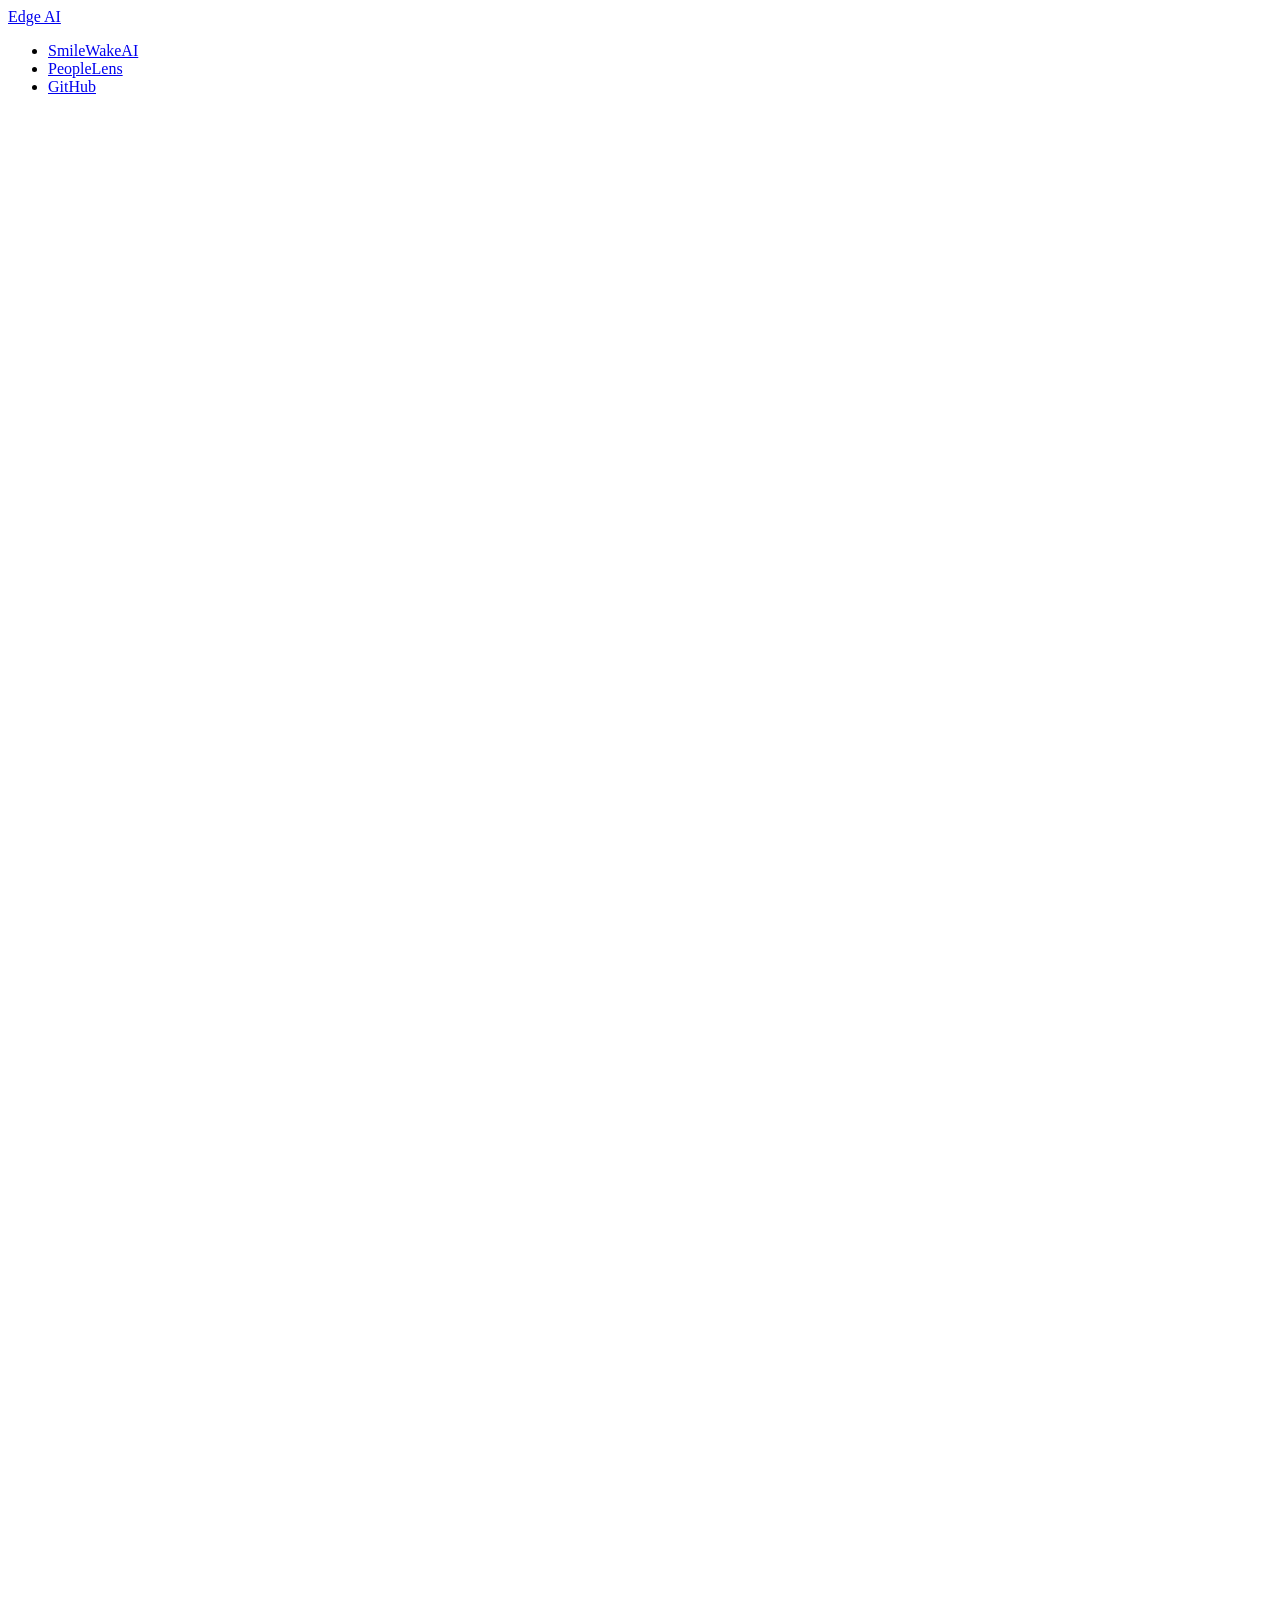
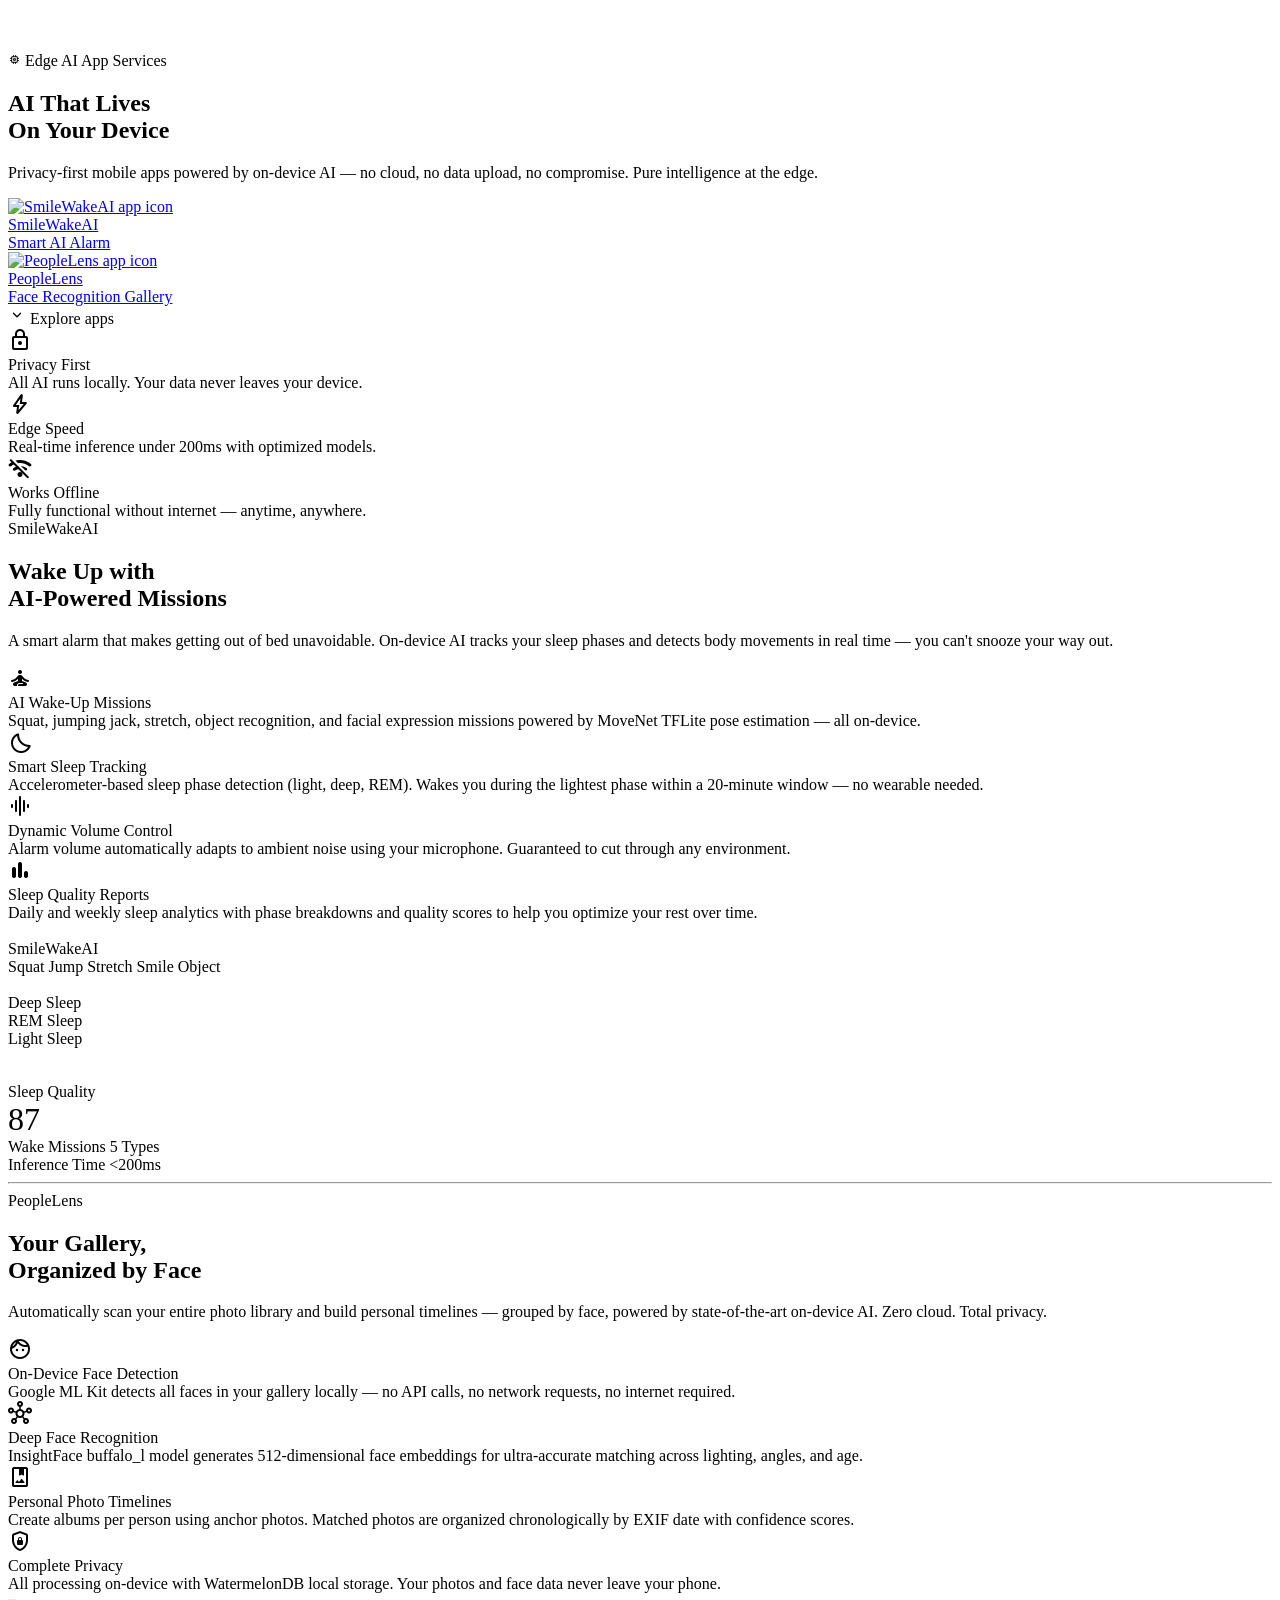
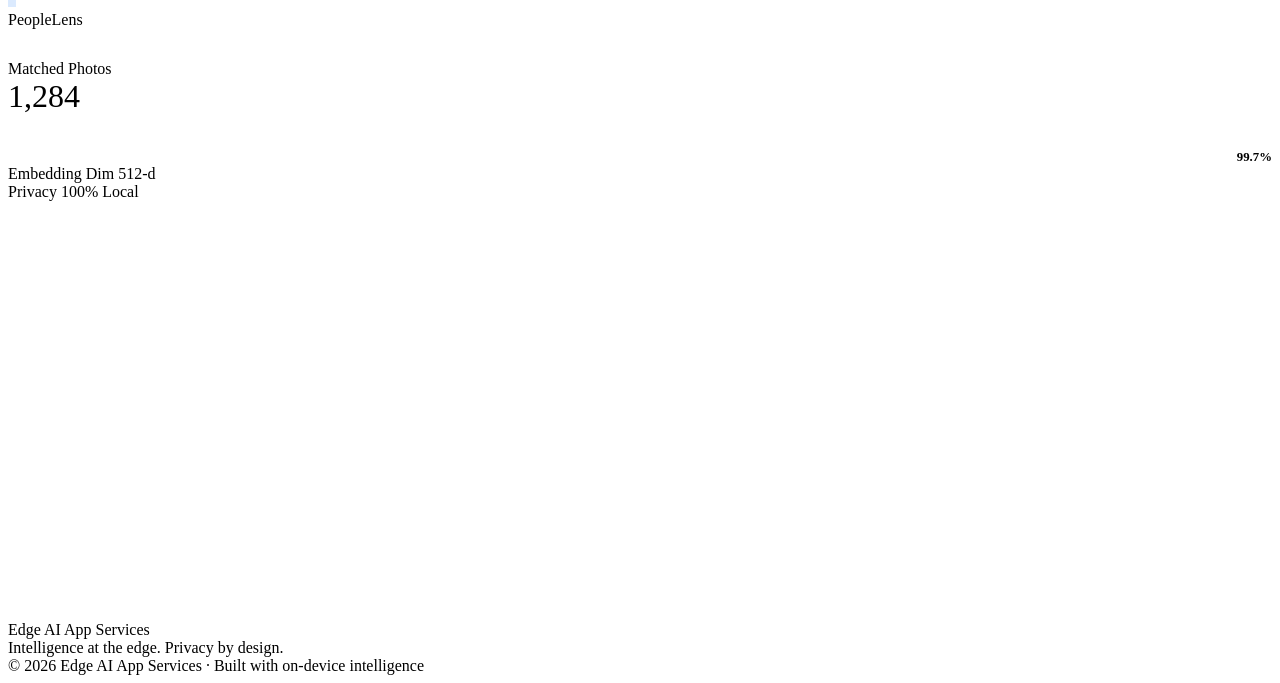
==== index.html @ d80516c5 "feat: Edge AI 앱 서비스 랜딩 페이지 추가 Made-with: Cursor" ====
<!DOCTYPE html>
<html lang="en">
<head>
  <meta charset="UTF-8" />
  <meta name="viewport" content="width=device-width, initial-scale=1.0" />
  <title>Edge AI App Services</title>
  <meta name="description" content="Privacy-first mobile apps powered by on-device AI. SmileWakeAI and PeopleLens — intelligence at the edge." />
  <meta property="og:title" content="Edge AI App Services" />
  <meta property="og:description" content="AI that lives on your device. No cloud. No data upload. Just pure intelligence at the edge." />

  <!-- Google Fonts: Chakra Petch + Work Sans -->
  <link rel="preconnect" href="https://fonts.googleapis.com" />
  <link rel="preconnect" href="https://fonts.gstatic.com" crossorigin />
  <link href="https://fonts.googleapis.com/css2?family=Chakra+Petch:wght@400;500;600;700&family=Work+Sans:wght@300;400;500;600&display=swap" rel="stylesheet" />

  <!-- Material Symbols (Rounded, Filled) -->
  <link href="https://fonts.googleapis.com/css2?family=Material+Symbols+Rounded:opsz,wght,FILL,GRAD@24,400,1,0" rel="stylesheet" />

  <!-- Styles -->
  <link rel="stylesheet" href="assets/css/styles.css" />
</head>
<body>

  <!-- ════════════════════════════════════════════════
       NAV
  ════════════════════════════════════════════════ -->
  <nav class="nav" id="nav" role="navigation" aria-label="Main navigation">
    <div class="nav-inner">
      <a href="#" class="nav-logo" aria-label="Edge AI — Home">
        <span class="logo-dot" aria-hidden="true"></span>
        Edge AI
      </a>
      <ul class="nav-links" role="list">
        <li><a href="#smilwakeai">SmileWakeAI</a></li>
        <li><a href="#peoplelens">PeopleLens</a></li>
        <li>
          <a href="https://github.com/kbk109-dev" target="_blank" rel="noopener noreferrer">
            GitHub
          </a>
        </li>
      </ul>
    </div>
  </nav>

  <!-- ════════════════════════════════════════════════
       HERO
  ════════════════════════════════════════════════ -->
  <section class="hero" id="hero" aria-label="Hero">
    <!-- Aurora orbs -->
    <div class="aurora-bg" aria-hidden="true">
      <div class="orb orb-cyan"  style="width: 640px; height: 640px; top: -200px; right: -120px;"></div>
      <div class="orb orb-amber" style="width: 520px; height: 520px; bottom: -80px; left: -120px;"></div>
      <div class="orb orb-blue"  style="width: 380px; height: 380px; top: 45%; left: 38%;"></div>
    </div>

    <div class="container">
      <div class="hero-content">
        <!-- Badge -->
        <div class="hero-badge reveal">
          <span class="badge badge-cyan">
            <span class="material-symbols-rounded" style="font-size: 13px;" aria-hidden="true">memory</span>
            Edge AI App Services
          </span>
        </div>

        <!-- Headline -->
        <h1 class="text-display hero-headline reveal reveal-delay-1">
          AI That Lives<br>
          <span class="accent-cyan">On Your Device</span>
        </h1>

        <!-- Subtext -->
        <p class="hero-desc reveal reveal-delay-2">
          Privacy-first mobile apps powered by on-device AI — no cloud,
          no data upload, no compromise. Pure intelligence at the edge.
        </p>

        <!-- App cards -->
        <div class="hero-apps reveal reveal-delay-3" role="list">
          <a href="#smilwakeai" class="hero-app-card" role="listitem">
            <img
              src="assets/images/smileWakeAI-icon.png"
              alt="SmileWakeAI app icon"
              class="app-icon-sm"
            />
            <div>
              <div class="app-card-name">SmileWakeAI</div>
              <div class="app-card-sub">Smart AI Alarm</div>
            </div>
          </a>

          <a href="#peoplelens" class="hero-app-card" role="listitem">
            <img
              src="assets/images/peoplelens-icon.png"
              alt="PeopleLens app icon"
              class="app-icon-sm"
            />
            <div>
              <div class="app-card-name">PeopleLens</div>
              <div class="app-card-sub">Face Recognition Gallery</div>
            </div>
          </a>
        </div>
      </div>
    </div>

    <!-- Scroll hint -->
    <div class="scroll-hint" aria-hidden="true">
      <span class="material-symbols-rounded" style="font-size: 18px;">keyboard_arrow_down</span>
      <span>Explore apps</span>
    </div>
  </section>

  <!-- ════════════════════════════════════════════════
       PILLARS STRIP
  ════════════════════════════════════════════════ -->
  <div class="pillars" role="region" aria-label="Edge AI advantages">
    <div class="container">
      <div class="pillars-grid">

        <div class="pillar-item reveal">
          <div class="pillar-icon cyan" aria-hidden="true">
            <span class="material-symbols-rounded">lock</span>
          </div>
          <div>
            <div class="pillar-title">Privacy First</div>
            <div class="pillar-desc">All AI runs locally. Your data never leaves your device.</div>
          </div>
        </div>

        <div class="pillar-item reveal reveal-delay-1">
          <div class="pillar-icon amber" aria-hidden="true">
            <span class="material-symbols-rounded">bolt</span>
          </div>
          <div>
            <div class="pillar-title">Edge Speed</div>
            <div class="pillar-desc">Real-time inference under 200ms with optimized models.</div>
          </div>
        </div>

        <div class="pillar-item reveal reveal-delay-2">
          <div class="pillar-icon blue" aria-hidden="true">
            <span class="material-symbols-rounded">wifi_off</span>
          </div>
          <div>
            <div class="pillar-title">Works Offline</div>
            <div class="pillar-desc">Fully functional without internet — anytime, anywhere.</div>
          </div>
        </div>

      </div>
    </div>
  </div>

  <!-- ════════════════════════════════════════════════
       SMILWAKEAI APP SECTION
  ════════════════════════════════════════════════ -->
  <section class="app-section glow-amber" id="smilwakeai" aria-labelledby="swa-heading">
    <div class="container">
      <div class="app-section-inner">

        <!-- Info -->
        <div class="app-info">
          <div class="section-badge reveal">
            <span class="badge badge-amber">SmileWakeAI</span>
          </div>

          <h2 class="text-h2 app-title reveal reveal-delay-1" id="swa-heading">
            Wake Up with<br>AI-Powered Missions
          </h2>

          <p class="app-desc reveal reveal-delay-2">
            A smart alarm that makes getting out of bed unavoidable.
            On-device AI tracks your sleep phases and detects body movements
            in real time — you can't snooze your way out.
          </p>

          <div class="features-list" role="list">

            <div class="feature-item reveal reveal-delay-1" role="listitem">
              <div class="feature-icon amber" aria-hidden="true">
                <span class="material-symbols-rounded">self_improvement</span>
              </div>
              <div>
                <div class="feature-title">AI Wake-Up Missions</div>
                <div class="feature-desc">
                  Squat, jumping jack, stretch, object recognition, and facial expression
                  missions powered by MoveNet TFLite pose estimation — all on-device.
                </div>
              </div>
            </div>

            <div class="feature-item reveal reveal-delay-2" role="listitem">
              <div class="feature-icon cyan" aria-hidden="true">
                <span class="material-symbols-rounded">bedtime</span>
              </div>
              <div>
                <div class="feature-title">Smart Sleep Tracking</div>
                <div class="feature-desc">
                  Accelerometer-based sleep phase detection (light, deep, REM).
                  Wakes you during the lightest phase within a 20-minute window — no wearable needed.
                </div>
              </div>
            </div>

            <div class="feature-item reveal reveal-delay-3" role="listitem">
              <div class="feature-icon amber" aria-hidden="true">
                <span class="material-symbols-rounded">graphic_eq</span>
              </div>
              <div>
                <div class="feature-title">Dynamic Volume Control</div>
                <div class="feature-desc">
                  Alarm volume automatically adapts to ambient noise using your microphone.
                  Guaranteed to cut through any environment.
                </div>
              </div>
            </div>

            <div class="feature-item reveal reveal-delay-4" role="listitem">
              <div class="feature-icon cyan" aria-hidden="true">
                <span class="material-symbols-rounded">bar_chart</span>
              </div>
              <div>
                <div class="feature-title">Sleep Quality Reports</div>
                <div class="feature-desc">
                  Daily and weekly sleep analytics with phase breakdowns and
                  quality scores to help you optimize your rest over time.
                </div>
              </div>
            </div>

          </div>
        </div>

        <!-- Phone mockup -->
        <div class="phone-wrap reveal">
          <div class="phone-frame" aria-hidden="true">
            <div class="phone-notch"></div>
            <div class="phone-screen">
              <img
                src="assets/images/smileWakeAI-icon.png"
                alt=""
                class="phone-app-icon"
              />
              <div class="phone-app-name">SmileWakeAI</div>

              <!-- Mission type chips -->
              <div class="mission-chips">
                <span class="mission-chip">Squat</span>
                <span class="mission-chip">Jump</span>
                <span class="mission-chip">Stretch</span>
                <span class="mission-chip">Smile</span>
                <span class="mission-chip">Object</span>
              </div>

              <!-- Sleep phase bars -->
              <div style="width: 100%; margin-top: 1.125rem;">
                <div class="phone-stat-row">
                  <div class="stat-label">Deep Sleep</div>
                  <div class="stat-track">
                    <div class="stat-fill deep"></div>
                  </div>
                </div>
                <div class="phone-stat-row">
                  <div class="stat-label">REM Sleep</div>
                  <div class="stat-track">
                    <div class="stat-fill rem"></div>
                  </div>
                </div>
                <div class="phone-stat-row">
                  <div class="stat-label">Light Sleep</div>
                  <div class="stat-track">
                    <div class="stat-fill light"></div>
                  </div>
                </div>
              </div>

              <!-- Quality score -->
              <div
                class="phone-big-stat"
                style="margin-top: 1.25rem; width: 100%; border-top: 1px solid rgba(255,255,255,0.06); padding-top: 0.875rem;"
              >
                <div class="stat-sub">Sleep Quality</div>
                <div class="stat-num" style="font-size: 2rem; color: var(--color-amber);">
                  87
                  <span style="font-size: 0.9rem; color: rgba(255,255,255,0.3);">/100</span>
                </div>
              </div>
            </div>
          </div>

          <!-- Floating badges -->
          <div class="phone-float-badge amber pos-tr">
            <span class="fb-label">Wake Missions</span>
            <span class="fb-val">5 Types</span>
          </div>
          <div class="phone-float-badge cyan pos-bl">
            <span class="fb-label">Inference Time</span>
            <span class="fb-val">&lt;200ms</span>
          </div>
        </div>

      </div>
    </div>
  </section>

  <!-- Divider -->
  <hr class="section-divider" aria-hidden="true" />

  <!-- ════════════════════════════════════════════════
       PEOPLELENS APP SECTION
  ════════════════════════════════════════════════ -->
  <section class="app-section glow-blue" id="peoplelens" aria-labelledby="pl-heading">
    <div class="container">
      <div class="app-section-inner reversed">

        <!-- Info -->
        <div class="app-info">
          <div class="section-badge reveal">
            <span class="badge badge-blue">PeopleLens</span>
          </div>

          <h2 class="text-h2 app-title reveal reveal-delay-1" id="pl-heading">
            Your Gallery,<br>Organized by Face
          </h2>

          <p class="app-desc reveal reveal-delay-2">
            Automatically scan your entire photo library and build personal timelines
            — grouped by face, powered by state-of-the-art on-device AI.
            Zero cloud. Total privacy.
          </p>

          <div class="features-list" role="list">

            <div class="feature-item reveal reveal-delay-1" role="listitem">
              <div class="feature-icon blue" aria-hidden="true">
                <span class="material-symbols-rounded">face</span>
              </div>
              <div>
                <div class="feature-title">On-Device Face Detection</div>
                <div class="feature-desc">
                  Google ML Kit detects all faces in your gallery locally —
                  no API calls, no network requests, no internet required.
                </div>
              </div>
            </div>

            <div class="feature-item reveal reveal-delay-2" role="listitem">
              <div class="feature-icon cyan" aria-hidden="true">
                <span class="material-symbols-rounded">hub</span>
              </div>
              <div>
                <div class="feature-title">Deep Face Recognition</div>
                <div class="feature-desc">
                  InsightFace buffalo_l model generates 512-dimensional face
                  embeddings for ultra-accurate matching across lighting, angles, and age.
                </div>
              </div>
            </div>

            <div class="feature-item reveal reveal-delay-3" role="listitem">
              <div class="feature-icon blue" aria-hidden="true">
                <span class="material-symbols-rounded">photo_album</span>
              </div>
              <div>
                <div class="feature-title">Personal Photo Timelines</div>
                <div class="feature-desc">
                  Create albums per person using anchor photos. Matched photos
                  are organized chronologically by EXIF date with confidence scores.
                </div>
              </div>
            </div>

            <div class="feature-item reveal reveal-delay-4" role="listitem">
              <div class="feature-icon cyan" aria-hidden="true">
                <span class="material-symbols-rounded">shield_lock</span>
              </div>
              <div>
                <div class="feature-title">Complete Privacy</div>
                <div class="feature-desc">
                  All processing on-device with WatermelonDB local storage.
                  Your photos and face data never leave your phone.
                </div>
              </div>
            </div>

          </div>
        </div>

        <!-- Phone mockup -->
        <div class="phone-wrap reveal">
          <div class="phone-frame" aria-hidden="true">
            <div class="phone-notch"></div>
            <div class="phone-screen">
              <img
                src="assets/images/peoplelens-icon.png"
                alt=""
                class="phone-app-icon"
                style="background: #dbeafe; padding: 4px;"
              />
              <div class="phone-app-name">PeopleLens</div>

              <!-- Face detection grid -->
              <div class="face-grid">
                <div class="face-thumb matched"><div class="face-dot"></div></div>
                <div class="face-thumb"><div class="face-dot"></div></div>
                <div class="face-thumb matched"><div class="face-dot"></div></div>
                <div class="face-thumb"><div class="face-dot"></div></div>
                <div class="face-thumb matched"><div class="face-dot"></div></div>
                <div class="face-thumb matched"><div class="face-dot"></div></div>
                <div class="face-thumb matched"><div class="face-dot"></div></div>
                <div class="face-thumb"><div class="face-dot"></div></div>
                <div class="face-thumb matched"><div class="face-dot"></div></div>
              </div>

              <!-- Matched count -->
              <div
                class="phone-big-stat"
                style="margin-top: 1.125rem; width: 100%; border-top: 1px solid rgba(255,255,255,0.06); padding-top: 0.75rem;"
              >
                <div class="stat-sub">Matched Photos</div>
                <div class="stat-num" style="font-size: 2rem; color: var(--color-blue);">1,284</div>
                <div style="font-size: 0.55rem; color: rgba(255,255,255,0.28); font-family: var(--font-heading); letter-spacing: 0.05em; text-transform: uppercase;">
                  across 8 albums
                </div>
              </div>

              <!-- Accuracy row -->
              <div
                style="
                  width: 100%;
                  display: flex;
                  justify-content: space-between;
                  align-items: center;
                  margin-top: 0.875rem;
                  padding-top: 0.625rem;
                  border-top: 1px solid rgba(255,255,255,0.06);
                "
              >
                <span style="font-size: 0.55rem; font-family: var(--font-heading); color: rgba(255,255,255,0.3); text-transform: uppercase; letter-spacing: 0.06em;">
                  Accuracy (LFW)
                </span>
                <span style="font-size: 0.8rem; font-weight: 700; font-family: var(--font-heading); color: var(--color-cyan);">
                  99.7%
                </span>
              </div>
            </div>
          </div>

          <!-- Floating badges -->
          <div class="phone-float-badge blue pos-tr">
            <span class="fb-label">Embedding Dim</span>
            <span class="fb-val">512-d</span>
          </div>
          <div class="phone-float-badge cyan pos-bl">
            <span class="fb-label">Privacy</span>
            <span class="fb-val">100% Local</span>
          </div>
        </div>

      </div>
    </div>
  </section>

  <!-- ════════════════════════════════════════════════
       FOOTER
  ════════════════════════════════════════════════ -->
  <footer class="footer" role="contentinfo">
    <!-- Subtle aurora -->
    <div class="aurora-bg" aria-hidden="true" style="opacity: 0.45;">
      <div class="orb orb-cyan" style="width: 420px; height: 420px; bottom: -280px; right: 15%;"></div>
    </div>

    <div class="container" style="position: relative; z-index: 1;">
      <div class="footer-inner">

        <!-- Brand -->
        <div class="footer-brand">
          <div class="footer-logo">
            <span class="logo-dot" aria-hidden="true"></span>
            Edge AI App Services
          </div>
          <div class="footer-tagline">Intelligence at the edge. Privacy by design.</div>
        </div>



      </div>

      <div class="footer-copy">
        © 2026 Edge AI App Services · Built with on-device intelligence
      </div>
    </div>
  </footer>

  <!-- ════════════════════════════════════════════════
       SCRIPTS
  ════════════════════════════════════════════════ -->
  <script>
    // ── Navbar: glass effect on scroll ──────────────
    (function () {
      const nav = document.getElementById('nav');
      const onScroll = () => {
        nav.classList.toggle('scrolled', window.scrollY > 40);
      };
      window.addEventListener('scroll', onScroll, { passive: true });
    })();

    // ── Scroll Reveal ────────────────────────────────
    (function () {
      const els = document.querySelectorAll('.reveal');
      if (!els.length) return;

      const observer = new IntersectionObserver(
        (entries) => {
          entries.forEach((entry) => {
            if (entry.isIntersecting) {
              entry.target.classList.add('visible');
              observer.unobserve(entry.target);
            }
          });
        },
        { threshold: 0.12, rootMargin: '0px 0px -40px 0px' }
      );

      els.forEach((el) => observer.observe(el));
    })();
  </script>

</body>
</html>
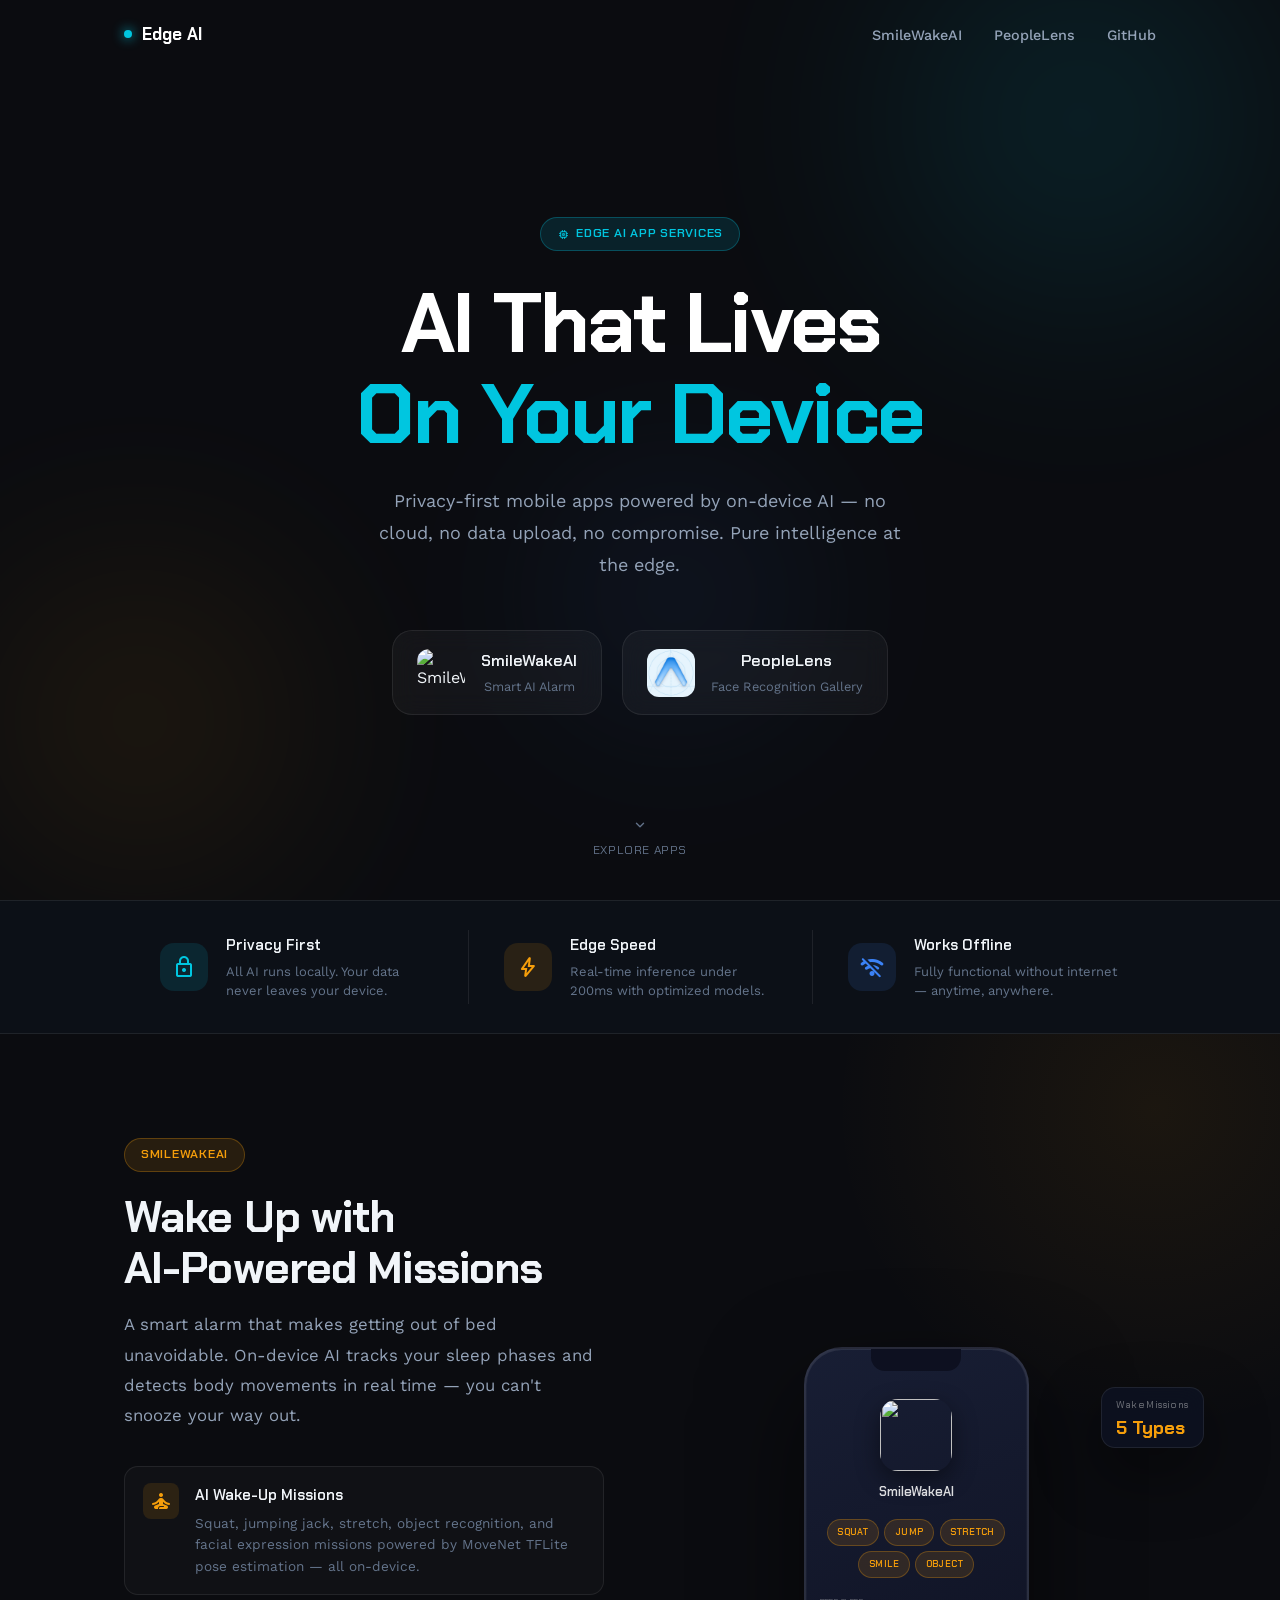
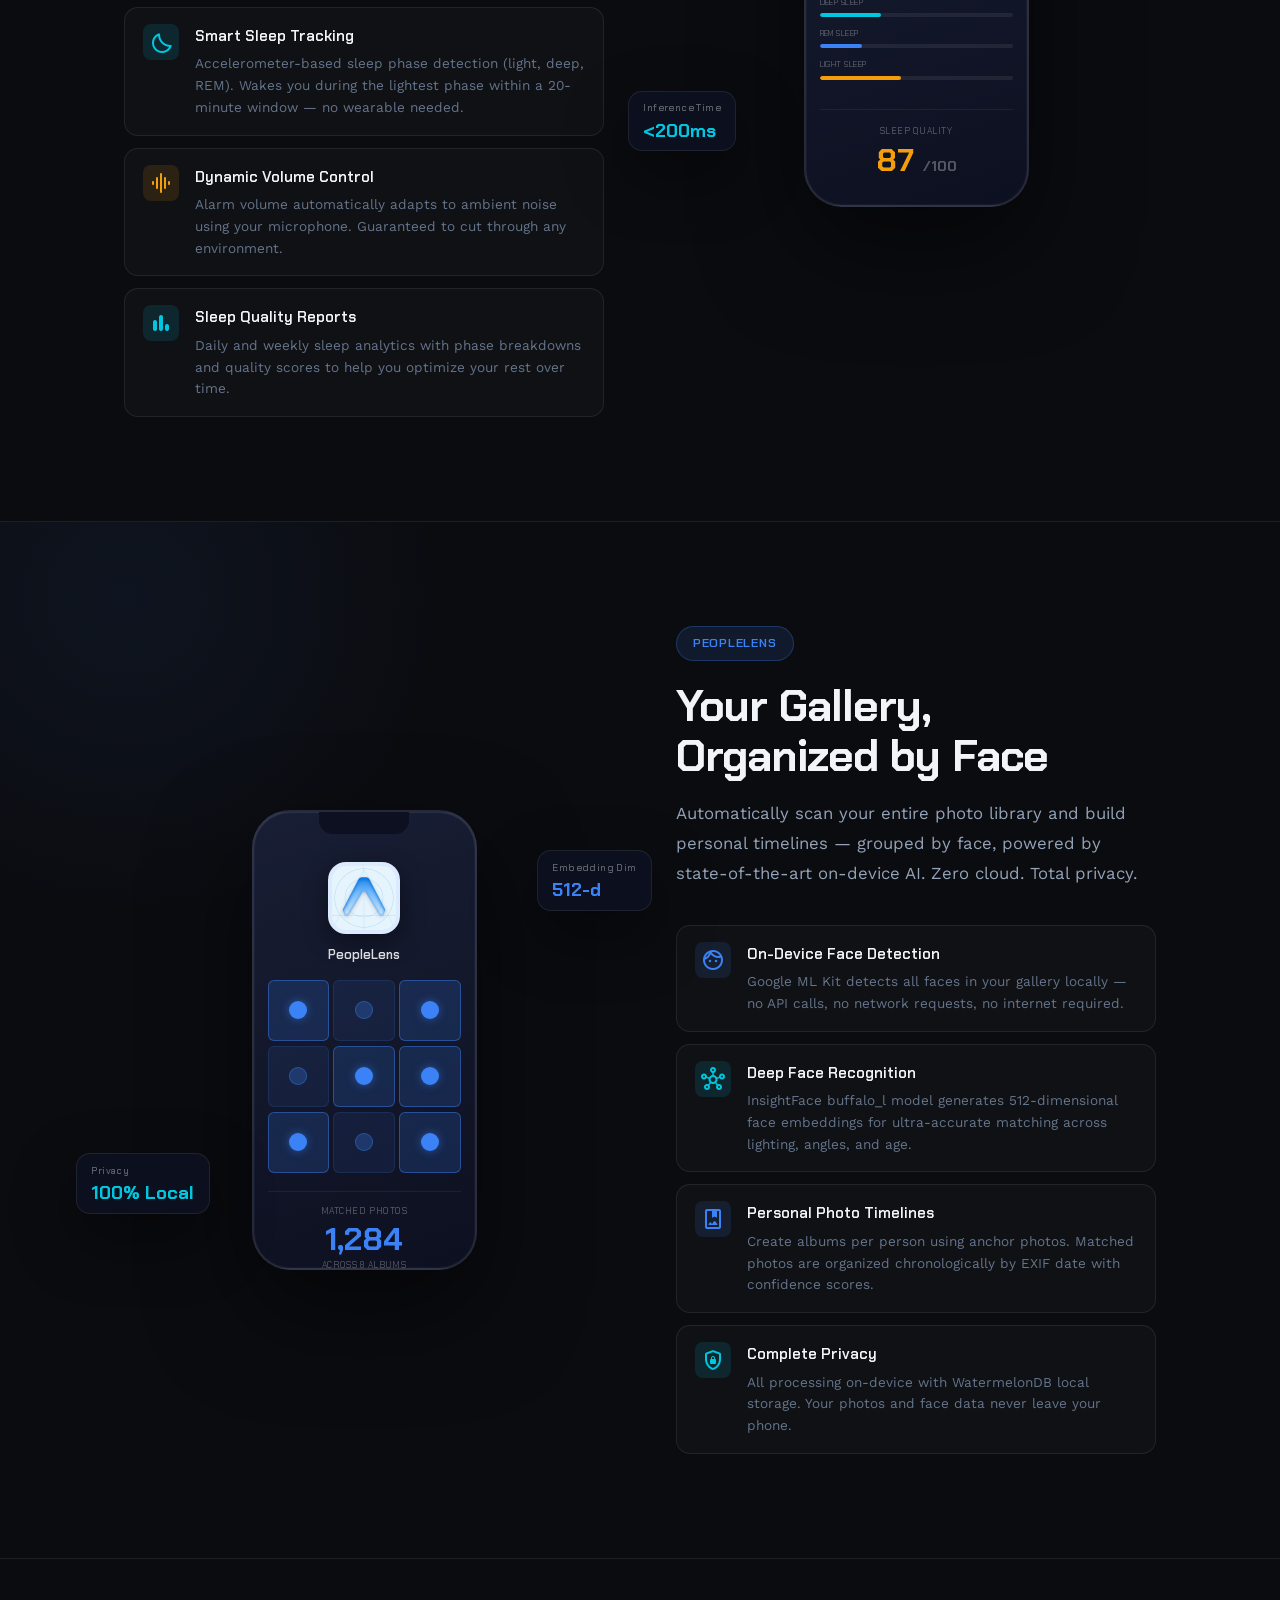
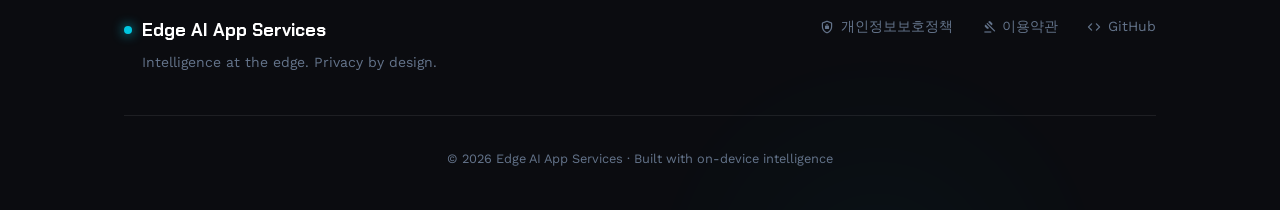
==== commit 1b7e99d2: "feat: 메인 페이지 푸터에 법적 링크(개인정보보호정책, 이용약관, GitHub) 추가 Made-with: Cursor" ====
--- a/index.html
+++ b/index.html
@@ -483,7 +483,21 @@
           <div class="footer-tagline">Intelligence at the edge. Privacy by design.</div>
         </div>
 
-
+        <!-- Legal links -->
+        <div class="footer-links">
+          <a href="/privacy-policy/">
+            <span class="material-symbols-rounded" style="font-size: 16px;" aria-hidden="true">shield_lock</span>
+            개인정보보호정책
+          </a>
+          <a href="/terms-of-service/">
+            <span class="material-symbols-rounded" style="font-size: 16px;" aria-hidden="true">gavel</span>
+            이용약관
+          </a>
+          <a href="https://github.com/kbk109-dev" target="_blank" rel="noopener noreferrer">
+            <span class="material-symbols-rounded" style="font-size: 16px;" aria-hidden="true">code</span>
+            GitHub
+          </a>
+        </div>
 
       </div>
 
--- a/assets/css/styles.css
+++ b/assets/css/styles.css
@@ -0,0 +1,880 @@
+/* =====================================================
+   EDGE AI APP SERVICES — Global Stylesheet
+   Fonts: Chakra Petch (headings) + Work Sans (body)
+   Theme: Aurora UI + Glassmorphism, dark tech
+   ===================================================== */
+
+/* ── Design Tokens ────────────────────────────────── */
+:root {
+  /* Colors */
+  --color-bg:            #0B0C10;
+  --color-surface:       rgba(17, 24, 39, 0.65);
+  --color-surface-solid: #111827;
+  --color-border:        rgba(255, 255, 255, 0.08);
+  --color-border-hover:  rgba(255, 255, 255, 0.18);
+
+  /* Accents */
+  --color-cyan:          #00C6E0;
+  --color-cyan-dim:      rgba(0, 198, 224, 0.12);
+  --color-amber:         #F59E0B;
+  --color-amber-dim:     rgba(245, 158, 11, 0.12);
+  --color-blue:          #3B82F6;
+  --color-blue-dim:      rgba(59, 130, 246, 0.12);
+
+  /* Text */
+  --color-text:          #94A3B8;
+  --color-text-muted:    #64748B;
+  --color-heading:       #F1F5F9;
+  --color-white:         #FFFFFF;
+
+  /* Typography */
+  --font-heading:        'Chakra Petch', monospace, sans-serif;
+  --font-body:           'Work Sans', system-ui, sans-serif;
+
+  /* Spacing */
+  --section-py:          6.5rem;
+  --container-px:        1.5rem;
+
+  /* Radii */
+  --radius-sm:           0.5rem;
+  --radius-md:           0.875rem;
+  --radius-lg:           1.25rem;
+  --radius-xl:           1.75rem;
+  --radius-pill:         999px;
+
+  /* Shadows */
+  --shadow-card:         0 24px 64px rgba(0, 0, 0, 0.45);
+  --shadow-glow-cyan:    0 0 60px rgba(0, 198, 224, 0.18);
+  --shadow-glow-amber:   0 0 60px rgba(245, 158, 11, 0.15);
+  --shadow-glow-blue:    0 0 60px rgba(59, 130, 246, 0.18);
+}
+
+/* ── Reset ────────────────────────────────────────── */
+*, *::before, *::after {
+  box-sizing: border-box;
+  margin: 0;
+  padding: 0;
+}
+
+html {
+  scroll-behavior: smooth;
+  -webkit-text-size-adjust: 100%;
+}
+
+body {
+  font-family: var(--font-body);
+  background-color: var(--color-bg);
+  color: var(--color-text);
+  line-height: 1.7;
+  overflow-x: hidden;
+  -webkit-font-smoothing: antialiased;
+}
+
+img { display: block; max-width: 100%; }
+a { text-decoration: none; }
+ul { list-style: none; }
+
+/* ── Typography Scale ─────────────────────────────── */
+.text-display {
+  font-family: var(--font-heading);
+  font-size: clamp(2.6rem, 7vw, 5.25rem);
+  font-weight: 700;
+  line-height: 1.08;
+  letter-spacing: -0.03em;
+  color: var(--color-white);
+}
+
+.text-h2 {
+  font-family: var(--font-heading);
+  font-size: clamp(1.9rem, 3.5vw, 2.75rem);
+  font-weight: 700;
+  line-height: 1.15;
+  letter-spacing: -0.02em;
+  color: var(--color-heading);
+}
+
+.text-h3 {
+  font-family: var(--font-heading);
+  font-size: 1.125rem;
+  font-weight: 600;
+  color: var(--color-heading);
+}
+
+.text-body { font-size: 1rem; line-height: 1.75; }
+.text-body-lg { font-size: 1.0625rem; line-height: 1.8; }
+.text-sm { font-size: 0.875rem; }
+.text-xs { font-size: 0.8125rem; }
+
+/* ── Layout ───────────────────────────────────────── */
+.container {
+  max-width: 1080px;
+  margin: 0 auto;
+  padding: 0 var(--container-px);
+}
+
+.section { padding: var(--section-py) 0; }
+
+/* ── Aurora Background Orbs ───────────────────────── */
+.aurora-bg {
+  position: absolute;
+  inset: 0;
+  overflow: hidden;
+  pointer-events: none;
+  z-index: 0;
+}
+
+.orb {
+  position: absolute;
+  border-radius: 50%;
+  filter: blur(90px);
+  pointer-events: none;
+}
+
+.orb-cyan {
+  background: radial-gradient(circle, var(--color-cyan) 0%, transparent 65%);
+  opacity: 0.14;
+  animation: drift-a 14s ease-in-out infinite;
+}
+
+.orb-amber {
+  background: radial-gradient(circle, var(--color-amber) 0%, transparent 65%);
+  opacity: 0.11;
+  animation: drift-b 17s ease-in-out infinite;
+}
+
+.orb-blue {
+  background: radial-gradient(circle, var(--color-blue) 0%, transparent 65%);
+  opacity: 0.13;
+  animation: drift-c 11s ease-in-out infinite;
+}
+
+@keyframes drift-a {
+  0%, 100% { transform: translate(0, 0); }
+  33%       { transform: translate(40px, -25px); }
+  66%       { transform: translate(-20px, 30px); }
+}
+
+@keyframes drift-b {
+  0%, 100% { transform: translate(0, 0); }
+  40%       { transform: translate(-35px, 45px); }
+  70%       { transform: translate(20px, -20px); }
+}
+
+@keyframes drift-c {
+  0%, 100% { transform: translate(0, 0); }
+  50%       { transform: translate(25px, 35px); }
+}
+
+/* ── Glass Card ───────────────────────────────────── */
+.glass-card {
+  background: var(--color-surface);
+  backdrop-filter: blur(20px);
+  -webkit-backdrop-filter: blur(20px);
+  border: 1px solid var(--color-border);
+  border-radius: var(--radius-lg);
+  transition: border-color 0.3s ease, transform 0.3s ease, box-shadow 0.3s ease;
+}
+
+.glass-card:hover {
+  border-color: var(--color-border-hover);
+  transform: translateY(-4px);
+  box-shadow: var(--shadow-card);
+}
+
+/* ── Badge ────────────────────────────────────────── */
+.badge {
+  display: inline-flex;
+  align-items: center;
+  gap: 0.4rem;
+  padding: 0.35rem 1rem;
+  border-radius: var(--radius-pill);
+  font-family: var(--font-heading);
+  font-size: 0.78rem;
+  font-weight: 600;
+  letter-spacing: 0.06em;
+  text-transform: uppercase;
+}
+
+.badge-cyan  { background: var(--color-cyan-dim);  color: var(--color-cyan);  border: 1px solid rgba(0, 198, 224, 0.28); }
+.badge-amber { background: var(--color-amber-dim); color: var(--color-amber); border: 1px solid rgba(245, 158, 11, 0.28); }
+.badge-blue  { background: var(--color-blue-dim);  color: var(--color-blue);  border: 1px solid rgba(59, 130, 246, 0.28); }
+
+/* ── NAV ──────────────────────────────────────────── */
+.nav {
+  position: fixed;
+  top: 0; left: 0; right: 0;
+  z-index: 100;
+  border-bottom: 1px solid transparent;
+  transition: background 0.4s ease, border-color 0.4s ease;
+}
+
+.nav.scrolled {
+  background: rgba(11, 12, 16, 0.88);
+  backdrop-filter: blur(24px);
+  -webkit-backdrop-filter: blur(24px);
+  border-color: var(--color-border);
+}
+
+.nav-inner {
+  max-width: 1080px;
+  margin: 0 auto;
+  padding: 1.25rem 1.5rem;
+  display: flex;
+  align-items: center;
+  justify-content: space-between;
+}
+
+.nav-logo {
+  display: flex;
+  align-items: center;
+  gap: 0.625rem;
+  font-family: var(--font-heading);
+  font-size: 1.0625rem;
+  font-weight: 700;
+  color: var(--color-white);
+}
+
+.logo-dot {
+  width: 8px;
+  height: 8px;
+  border-radius: 50%;
+  background: var(--color-cyan);
+  box-shadow: 0 0 12px var(--color-cyan);
+  flex-shrink: 0;
+  animation: pulse-dot 2.2s ease-in-out infinite;
+}
+
+@keyframes pulse-dot {
+  0%, 100% { opacity: 1; transform: scale(1); }
+  50%       { opacity: 0.55; transform: scale(1.4); }
+}
+
+.nav-links {
+  display: flex;
+  align-items: center;
+  gap: 2rem;
+}
+
+.nav-links a {
+  font-size: 0.9rem;
+  font-weight: 500;
+  color: var(--color-text);
+  transition: color 0.2s ease;
+}
+
+.nav-links a:hover { color: var(--color-white); }
+
+/* ── HERO ─────────────────────────────────────────── */
+.hero {
+  min-height: 100vh;
+  display: flex;
+  flex-direction: column;
+  align-items: center;
+  justify-content: center;
+  position: relative;
+  overflow: hidden;
+  padding: 7rem 1.5rem 5rem;
+  text-align: center;
+}
+
+.hero-content {
+  position: relative;
+  z-index: 1;
+  max-width: 780px;
+  margin: 0 auto;
+}
+
+.hero-badge { margin-bottom: 1.75rem; }
+
+.hero-headline {
+  margin-bottom: 1.5rem;
+}
+
+.hero-headline .accent-cyan  { color: var(--color-cyan); }
+.hero-headline .accent-amber { color: var(--color-amber); }
+
+.hero-desc {
+  color: var(--color-text);
+  max-width: 540px;
+  margin: 0 auto 3rem;
+  font-size: clamp(1rem, 2vw, 1.125rem);
+  line-height: 1.8;
+}
+
+.hero-apps {
+  display: flex;
+  gap: 1.25rem;
+  justify-content: center;
+  flex-wrap: wrap;
+}
+
+.hero-app-card {
+  display: flex;
+  align-items: center;
+  gap: 1rem;
+  padding: 1rem 1.5rem;
+  background: rgba(255, 255, 255, 0.04);
+  border: 1px solid var(--color-border);
+  border-radius: var(--radius-lg);
+  color: var(--color-heading);
+  transition: all 0.3s ease;
+  backdrop-filter: blur(12px);
+  -webkit-backdrop-filter: blur(12px);
+}
+
+.hero-app-card:hover {
+  border-color: rgba(0, 198, 224, 0.4);
+  box-shadow: var(--shadow-glow-cyan);
+  transform: translateY(-3px);
+  background: rgba(0, 198, 224, 0.04);
+}
+
+.app-icon-sm {
+  width: 48px;
+  height: 48px;
+  border-radius: 12px;
+  object-fit: cover;
+  flex-shrink: 0;
+}
+
+.app-card-name {
+  font-family: var(--font-heading);
+  font-size: 1rem;
+  font-weight: 600;
+  color: var(--color-heading);
+}
+
+.app-card-sub {
+  font-size: 0.8rem;
+  color: var(--color-text-muted);
+  margin-top: 0.15rem;
+}
+
+.scroll-hint {
+  position: absolute;
+  bottom: 2.5rem;
+  left: 50%;
+  transform: translateX(-50%);
+  display: flex;
+  flex-direction: column;
+  align-items: center;
+  gap: 0.35rem;
+  color: var(--color-text-muted);
+  font-size: 0.75rem;
+  font-family: var(--font-heading);
+  letter-spacing: 0.05em;
+  text-transform: uppercase;
+  animation: bounce-hint 2s ease-in-out infinite;
+  z-index: 1;
+}
+
+@keyframes bounce-hint {
+  0%, 100% { transform: translateX(-50%) translateY(0); }
+  50%       { transform: translateX(-50%) translateY(7px); }
+}
+
+/* ── PILLARS STRIP ────────────────────────────────── */
+.pillars {
+  padding: 0;
+  border-top: 1px solid var(--color-border);
+  border-bottom: 1px solid var(--color-border);
+  background: rgba(17, 24, 39, 0.35);
+}
+
+.pillars-grid {
+  display: grid;
+  grid-template-columns: repeat(3, 1fr);
+}
+
+.pillar-item {
+  display: flex;
+  align-items: center;
+  gap: 1.125rem;
+  padding: 2rem 2.25rem;
+  position: relative;
+}
+
+.pillar-item + .pillar-item::before {
+  content: '';
+  position: absolute;
+  left: 0;
+  top: 22%;
+  height: 56%;
+  width: 1px;
+  background: var(--color-border);
+}
+
+.pillar-icon {
+  width: 48px;
+  height: 48px;
+  border-radius: var(--radius-md);
+  display: flex;
+  align-items: center;
+  justify-content: center;
+  flex-shrink: 0;
+}
+
+.pillar-icon.cyan  { background: var(--color-cyan-dim);  color: var(--color-cyan); }
+.pillar-icon.amber { background: var(--color-amber-dim); color: var(--color-amber); }
+.pillar-icon.blue  { background: var(--color-blue-dim);  color: var(--color-blue); }
+
+.pillar-title {
+  font-family: var(--font-heading);
+  font-size: 0.9375rem;
+  font-weight: 600;
+  color: var(--color-heading);
+  margin-bottom: 0.2rem;
+}
+
+.pillar-desc {
+  font-size: 0.8125rem;
+  color: var(--color-text-muted);
+  line-height: 1.5;
+}
+
+/* ── APP SECTIONS ─────────────────────────────────── */
+.app-section {
+  padding: var(--section-py) 0;
+  position: relative;
+  overflow: hidden;
+}
+
+.app-section-inner {
+  display: grid;
+  grid-template-columns: 1fr 1fr;
+  gap: 4.5rem;
+  align-items: center;
+}
+
+.app-section-inner.reversed {
+  direction: rtl;
+}
+
+.app-section-inner.reversed > * {
+  direction: ltr;
+}
+
+/* Section glow backdrops */
+.glow-amber::before {
+  content: '';
+  position: absolute;
+  top: -250px;
+  right: -200px;
+  width: 650px;
+  height: 650px;
+  background: radial-gradient(circle, rgba(245, 158, 11, 0.07) 0%, transparent 70%);
+  pointer-events: none;
+}
+
+.glow-blue::before {
+  content: '';
+  position: absolute;
+  top: -250px;
+  left: -200px;
+  width: 650px;
+  height: 650px;
+  background: radial-gradient(circle, rgba(59, 130, 246, 0.07) 0%, transparent 70%);
+  pointer-events: none;
+}
+
+/* App info column */
+.app-info .section-badge { margin-bottom: 1.25rem; }
+.app-info .app-title     { margin-bottom: 1rem; }
+.app-info .app-desc      { margin-bottom: 2.25rem; font-size: 1.05rem; line-height: 1.8; }
+
+/* Features list */
+.features-list {
+  display: flex;
+  flex-direction: column;
+  gap: 0.75rem;
+}
+
+.feature-item {
+  display: flex;
+  align-items: flex-start;
+  gap: 1rem;
+  padding: 1rem 1.125rem;
+  border-radius: var(--radius-md);
+  background: rgba(255, 255, 255, 0.025);
+  border: 1px solid var(--color-border);
+  transition: border-color 0.25s ease, background 0.25s ease;
+}
+
+.feature-item:hover {
+  background: rgba(255, 255, 255, 0.045);
+  border-color: var(--color-border-hover);
+}
+
+.feature-icon {
+  width: 36px;
+  height: 36px;
+  border-radius: var(--radius-sm);
+  display: flex;
+  align-items: center;
+  justify-content: center;
+  flex-shrink: 0;
+}
+
+.feature-icon.amber { background: var(--color-amber-dim); color: var(--color-amber); }
+.feature-icon.blue  { background: var(--color-blue-dim);  color: var(--color-blue); }
+.feature-icon.cyan  { background: var(--color-cyan-dim);  color: var(--color-cyan); }
+
+.feature-title {
+  font-family: var(--font-heading);
+  font-size: 0.9375rem;
+  font-weight: 600;
+  color: var(--color-heading);
+  margin-bottom: 0.25rem;
+}
+
+.feature-desc {
+  font-size: 0.85rem;
+  color: var(--color-text-muted);
+  line-height: 1.6;
+}
+
+/* ── PHONE MOCKUP ─────────────────────────────────── */
+.phone-wrap {
+  display: flex;
+  justify-content: center;
+  position: relative;
+}
+
+.phone-frame {
+  width: 225px;
+  height: 460px;
+  background: linear-gradient(160deg, #181e34 0%, #0d1020 100%);
+  border-radius: 38px;
+  border: 2px solid rgba(255, 255, 255, 0.1);
+  box-shadow:
+    0 40px 100px rgba(0, 0, 0, 0.55),
+    inset 0 1px 0 rgba(255, 255, 255, 0.06),
+    inset 0 0 0 1px rgba(255, 255, 255, 0.03);
+  display: flex;
+  flex-direction: column;
+  position: relative;
+  z-index: 2;
+  overflow: hidden;
+}
+
+.phone-notch {
+  width: 90px;
+  height: 22px;
+  background: #0d1020;
+  border-radius: 0 0 14px 14px;
+  margin: 0 auto;
+  flex-shrink: 0;
+}
+
+.phone-screen {
+  flex: 1;
+  display: flex;
+  flex-direction: column;
+  align-items: center;
+  padding: 0.75rem 0.875rem 1rem;
+  overflow: hidden;
+}
+
+.phone-app-icon {
+  width: 72px;
+  height: 72px;
+  border-radius: 18px;
+  object-fit: cover;
+  margin-top: 1rem;
+  box-shadow: 0 8px 24px rgba(0, 0, 0, 0.45);
+  flex-shrink: 0;
+}
+
+.phone-app-name {
+  font-family: var(--font-heading);
+  font-size: 0.8rem;
+  font-weight: 600;
+  color: rgba(255, 255, 255, 0.85);
+  margin-top: 0.625rem;
+  flex-shrink: 0;
+}
+
+/* Mission chips */
+.mission-chips {
+  display: flex;
+  flex-wrap: wrap;
+  gap: 0.35rem;
+  justify-content: center;
+  margin-top: 1rem;
+  flex-shrink: 0;
+}
+
+.mission-chip {
+  font-size: 0.575rem;
+  font-weight: 600;
+  font-family: var(--font-heading);
+  padding: 0.275rem 0.6rem;
+  border-radius: var(--radius-pill);
+  background: rgba(245, 158, 11, 0.13);
+  color: var(--color-amber);
+  border: 1px solid rgba(245, 158, 11, 0.28);
+  letter-spacing: 0.04em;
+  text-transform: uppercase;
+}
+
+/* Sleep stats */
+.phone-stat-row {
+  width: 100%;
+  margin-bottom: 0.6rem;
+}
+
+.stat-label {
+  font-size: 0.5rem;
+  font-family: var(--font-heading);
+  color: rgba(255, 255, 255, 0.35);
+  text-transform: uppercase;
+  letter-spacing: 0.06em;
+  margin-bottom: 0.25rem;
+}
+
+.stat-track {
+  height: 4px;
+  background: rgba(255, 255, 255, 0.07);
+  border-radius: var(--radius-pill);
+  overflow: hidden;
+}
+
+.stat-fill {
+  height: 100%;
+  border-radius: var(--radius-pill);
+  width: 0;
+  animation: fill-bar 1.6s 0.8s ease forwards;
+}
+
+@keyframes fill-bar {
+  to { width: var(--fill-width); }
+}
+
+.stat-fill.deep  { --fill-width: 32%; background: var(--color-cyan); }
+.stat-fill.rem   { --fill-width: 22%; background: var(--color-blue); }
+.stat-fill.light { --fill-width: 42%; background: var(--color-amber); }
+
+/* Face grid */
+.face-grid {
+  display: grid;
+  grid-template-columns: repeat(3, 1fr);
+  gap: 0.3rem;
+  width: 100%;
+  margin-top: 0.875rem;
+  flex-shrink: 0;
+}
+
+.face-thumb {
+  aspect-ratio: 1;
+  border-radius: 6px;
+  background: rgba(59, 130, 246, 0.1);
+  border: 1px solid rgba(59, 130, 246, 0.15);
+  display: flex;
+  align-items: center;
+  justify-content: center;
+}
+
+.face-thumb.matched {
+  background: rgba(59, 130, 246, 0.18);
+  border-color: rgba(59, 130, 246, 0.45);
+}
+
+.face-dot {
+  width: 18px;
+  height: 18px;
+  border-radius: 50%;
+  background: rgba(59, 130, 246, 0.25);
+  border: 1px solid rgba(59, 130, 246, 0.4);
+}
+
+.face-thumb.matched .face-dot {
+  background: var(--color-blue);
+  box-shadow: 0 0 8px rgba(59, 130, 246, 0.5);
+}
+
+/* Phone stat number */
+.phone-big-stat {
+  text-align: center;
+  flex-shrink: 0;
+}
+
+.phone-big-stat .stat-num {
+  font-family: var(--font-heading);
+  font-weight: 700;
+  line-height: 1.15;
+}
+
+.phone-big-stat .stat-sub {
+  font-size: 0.55rem;
+  font-family: var(--font-heading);
+  color: rgba(255, 255, 255, 0.3);
+  text-transform: uppercase;
+  letter-spacing: 0.06em;
+  margin-bottom: 0.15rem;
+}
+
+/* Floating badges */
+.phone-float-badge {
+  position: absolute;
+  background: rgba(14, 18, 32, 0.92);
+  backdrop-filter: blur(12px);
+  -webkit-backdrop-filter: blur(12px);
+  border: 1px solid var(--color-border);
+  border-radius: var(--radius-md);
+  padding: 0.55rem 0.9rem;
+  z-index: 5;
+  box-shadow: var(--shadow-card);
+  min-width: 90px;
+}
+
+.phone-float-badge .fb-label {
+  font-size: 0.62rem;
+  color: rgba(255, 255, 255, 0.42);
+  font-family: var(--font-heading);
+  letter-spacing: 0.04em;
+  display: block;
+  margin-bottom: 0.15rem;
+}
+
+.phone-float-badge .fb-val {
+  font-size: 1.15rem;
+  font-weight: 700;
+  font-family: var(--font-heading);
+  display: block;
+  line-height: 1.2;
+}
+
+.phone-float-badge.amber .fb-val { color: var(--color-amber); }
+.phone-float-badge.cyan  .fb-val { color: var(--color-cyan); }
+.phone-float-badge.blue  .fb-val { color: var(--color-blue); }
+
+.phone-float-badge.pos-tr {
+  top: 2.5rem;
+  right: -3rem;
+}
+
+.phone-float-badge.pos-bl {
+  bottom: 3.5rem;
+  left: -3rem;
+}
+
+/* ── DIVIDER ──────────────────────────────────────── */
+.section-divider {
+  border: none;
+  border-top: 1px solid var(--color-border);
+}
+
+/* ── FOOTER ───────────────────────────────────────── */
+.footer {
+  border-top: 1px solid var(--color-border);
+  padding: 3.5rem 0 2.5rem;
+  position: relative;
+  overflow: hidden;
+}
+
+.footer-inner {
+  display: flex;
+  align-items: flex-start;
+  justify-content: space-between;
+  flex-wrap: wrap;
+  gap: 2rem;
+  padding-bottom: 2.5rem;
+  border-bottom: 1px solid var(--color-border);
+}
+
+.footer-brand { display: flex; flex-direction: column; gap: 0.35rem; }
+
+.footer-logo {
+  font-family: var(--font-heading);
+  font-size: 1.125rem;
+  font-weight: 700;
+  color: var(--color-white);
+  display: flex;
+  align-items: center;
+  gap: 0.6rem;
+}
+
+.footer-tagline {
+  font-size: 0.875rem;
+  color: var(--color-text-muted);
+  padding-left: 1.1rem;
+}
+
+.footer-links {
+  display: flex;
+  align-items: center;
+  gap: 1.75rem;
+}
+
+.footer-links a {
+  font-size: 0.875rem;
+  color: var(--color-text-muted);
+  display: flex;
+  align-items: center;
+  gap: 0.35rem;
+  transition: color 0.2s ease;
+}
+
+.footer-links a:hover { color: var(--color-white); }
+
+.footer-copy {
+  text-align: center;
+  font-size: 0.8rem;
+  color: var(--color-text-muted);
+  padding-top: 2rem;
+}
+
+/* ── SCROLL REVEAL ────────────────────────────────── */
+.reveal {
+  opacity: 0;
+  transform: translateY(28px);
+  transition: opacity 0.7s ease, transform 0.7s ease;
+}
+
+.reveal.visible {
+  opacity: 1;
+  transform: translateY(0);
+}
+
+.reveal-delay-1 { transition-delay: 0.1s; }
+.reveal-delay-2 { transition-delay: 0.2s; }
+.reveal-delay-3 { transition-delay: 0.3s; }
+.reveal-delay-4 { transition-delay: 0.4s; }
+
+/* ── RESPONSIVE ───────────────────────────────────── */
+@media (max-width: 900px) {
+  .app-section-inner,
+  .app-section-inner.reversed {
+    grid-template-columns: 1fr;
+    gap: 3rem;
+    direction: ltr;
+  }
+
+  .phone-wrap { order: -1; }
+
+  .phone-float-badge { display: none; }
+}
+
+@media (max-width: 640px) {
+  :root { --section-py: 4.5rem; }
+
+  .nav-links { display: none; }
+
+  .pillars-grid { grid-template-columns: 1fr; }
+
+  .pillar-item + .pillar-item::before { display: none; }
+
+  .pillar-item + .pillar-item {
+    border-top: 1px solid var(--color-border);
+  }
+
+  .hero-apps { flex-direction: column; align-items: center; }
+
+  .footer-inner { flex-direction: column; }
+
+  .footer-links {
+    flex-direction: column;
+    align-items: flex-start;
+    gap: 1rem;
+  }
+}
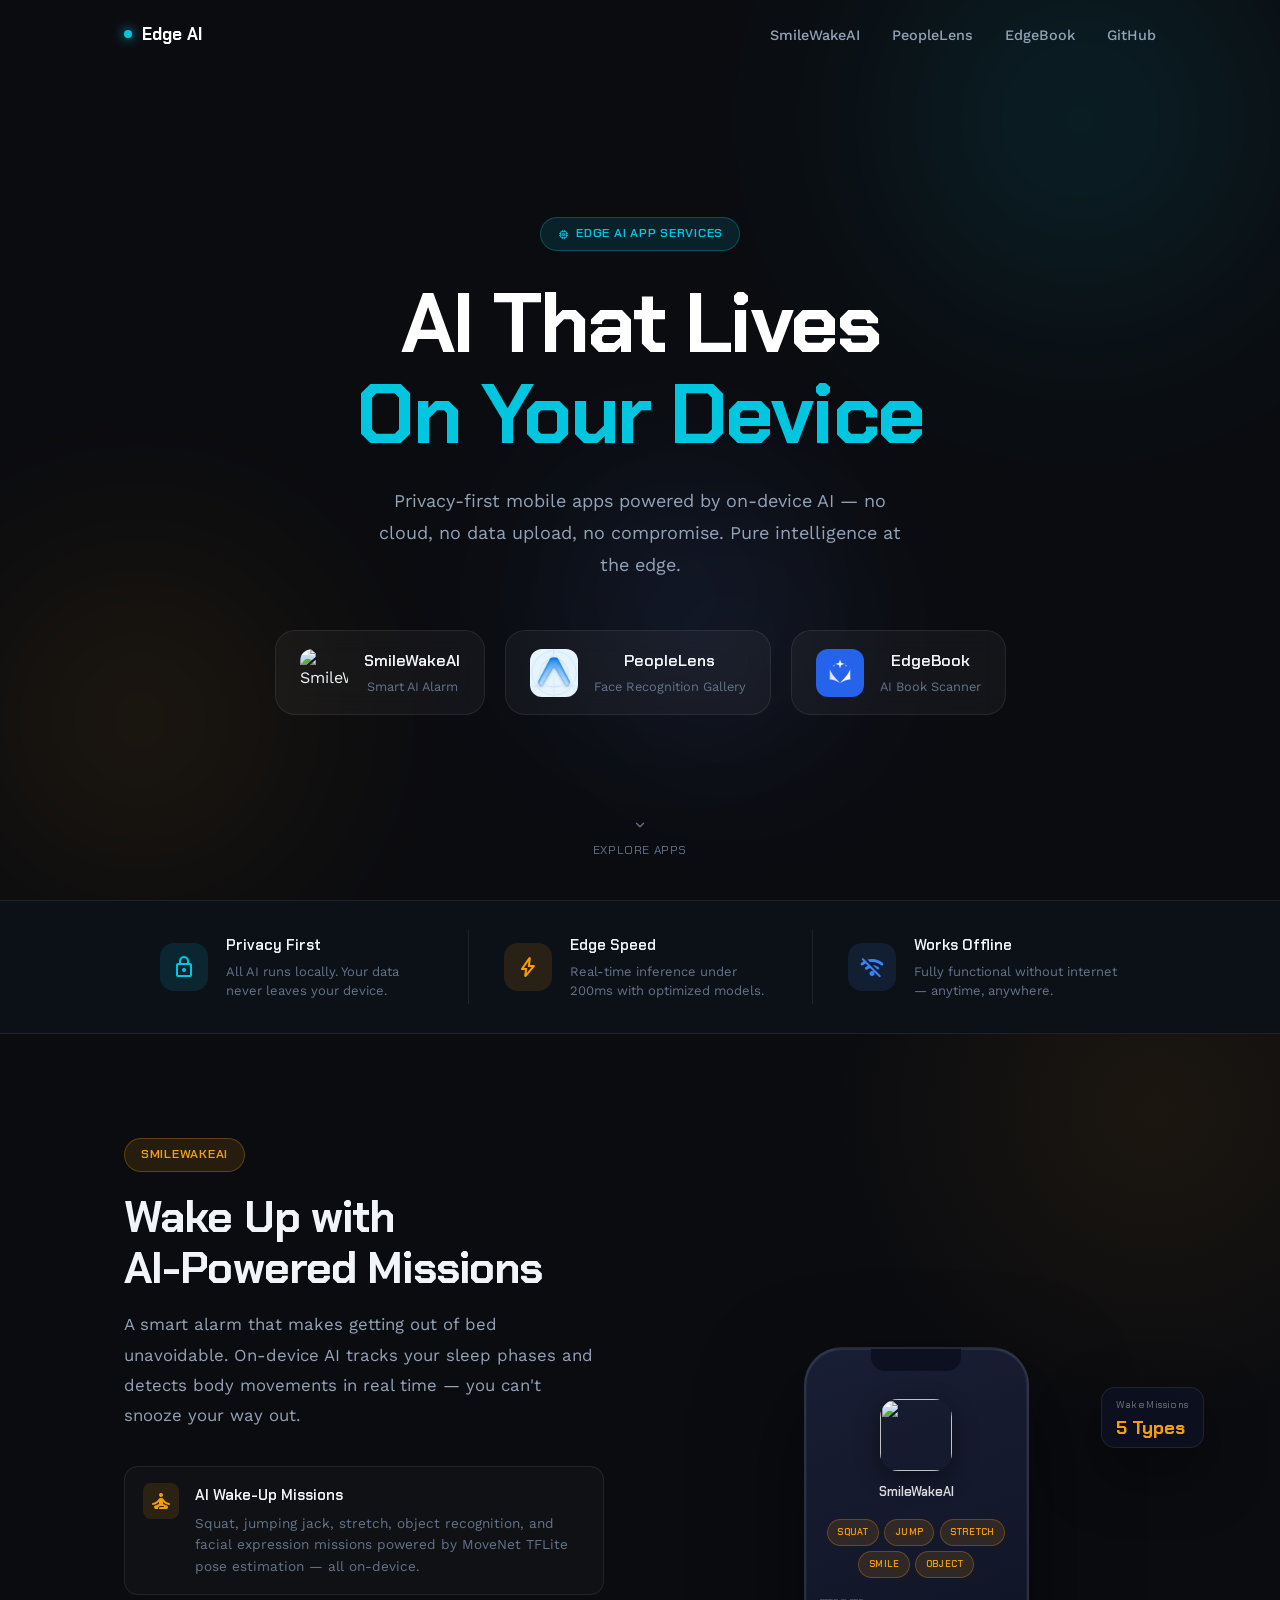
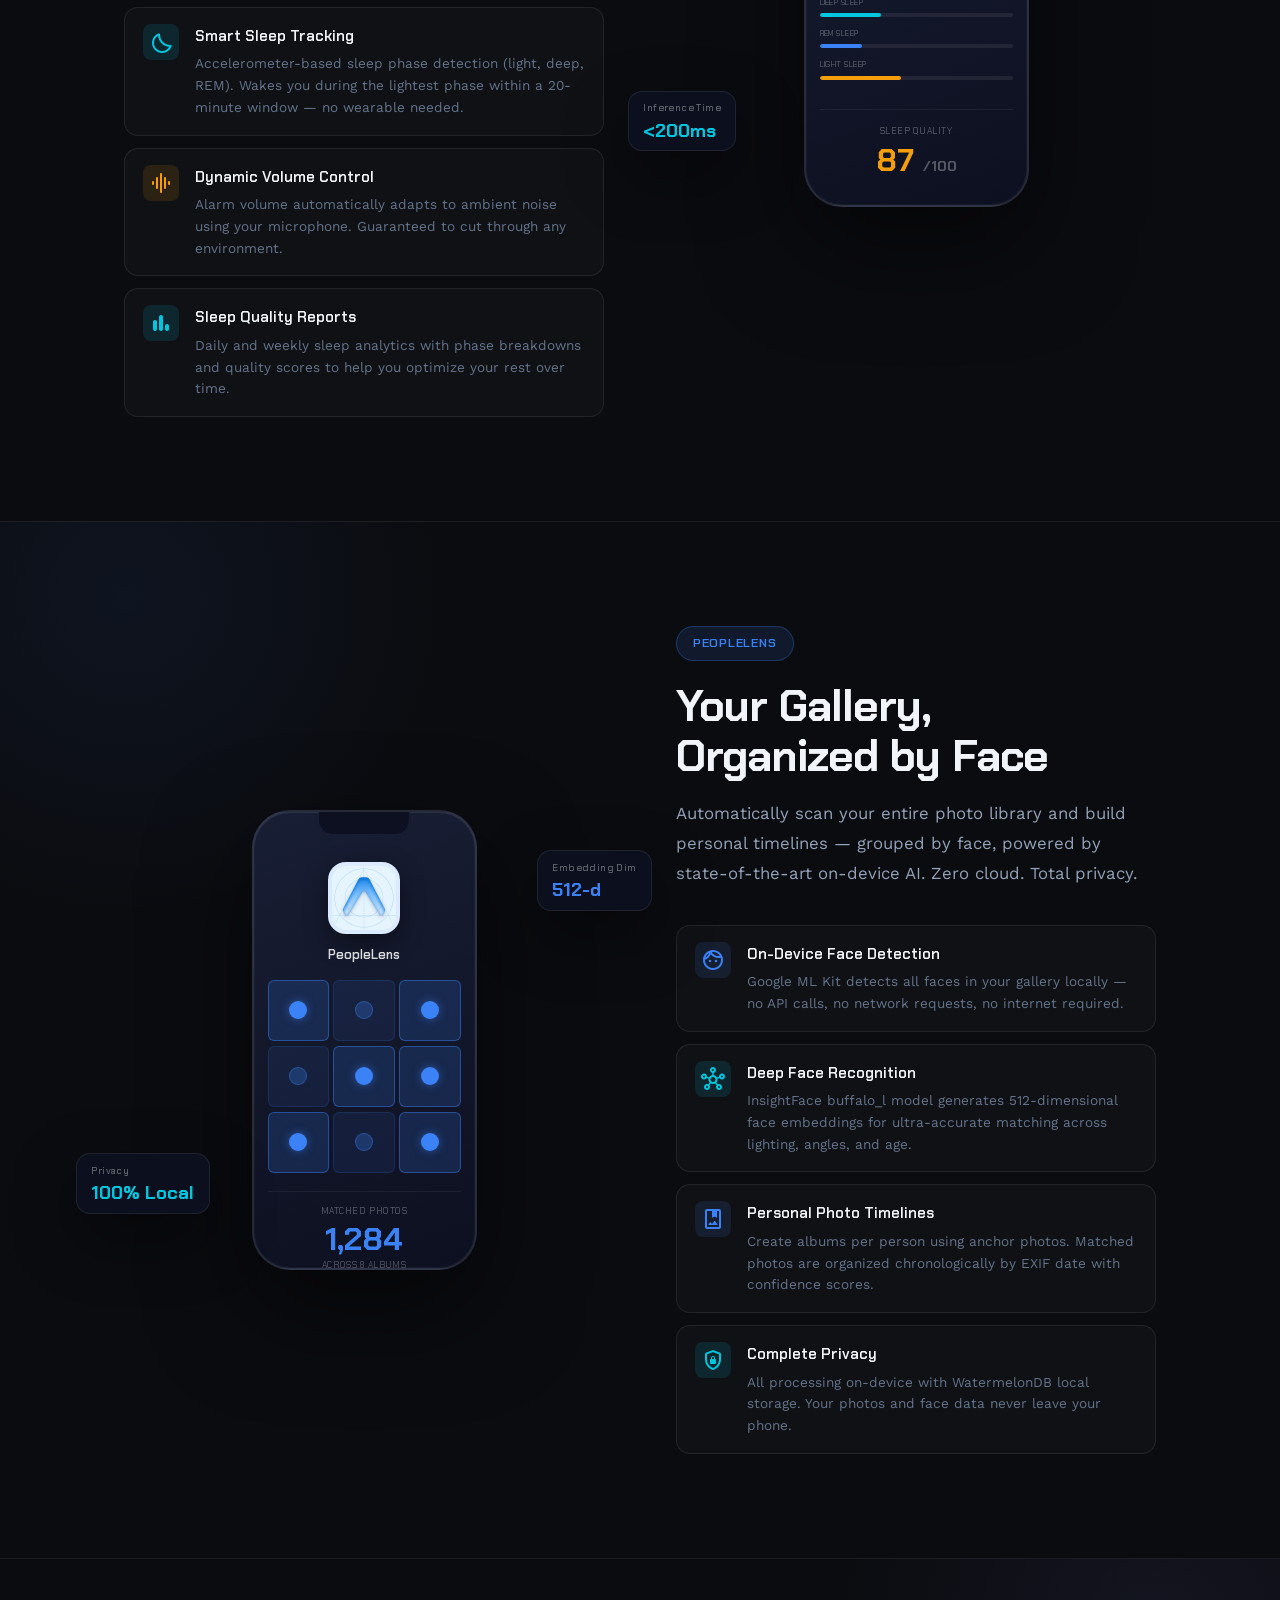
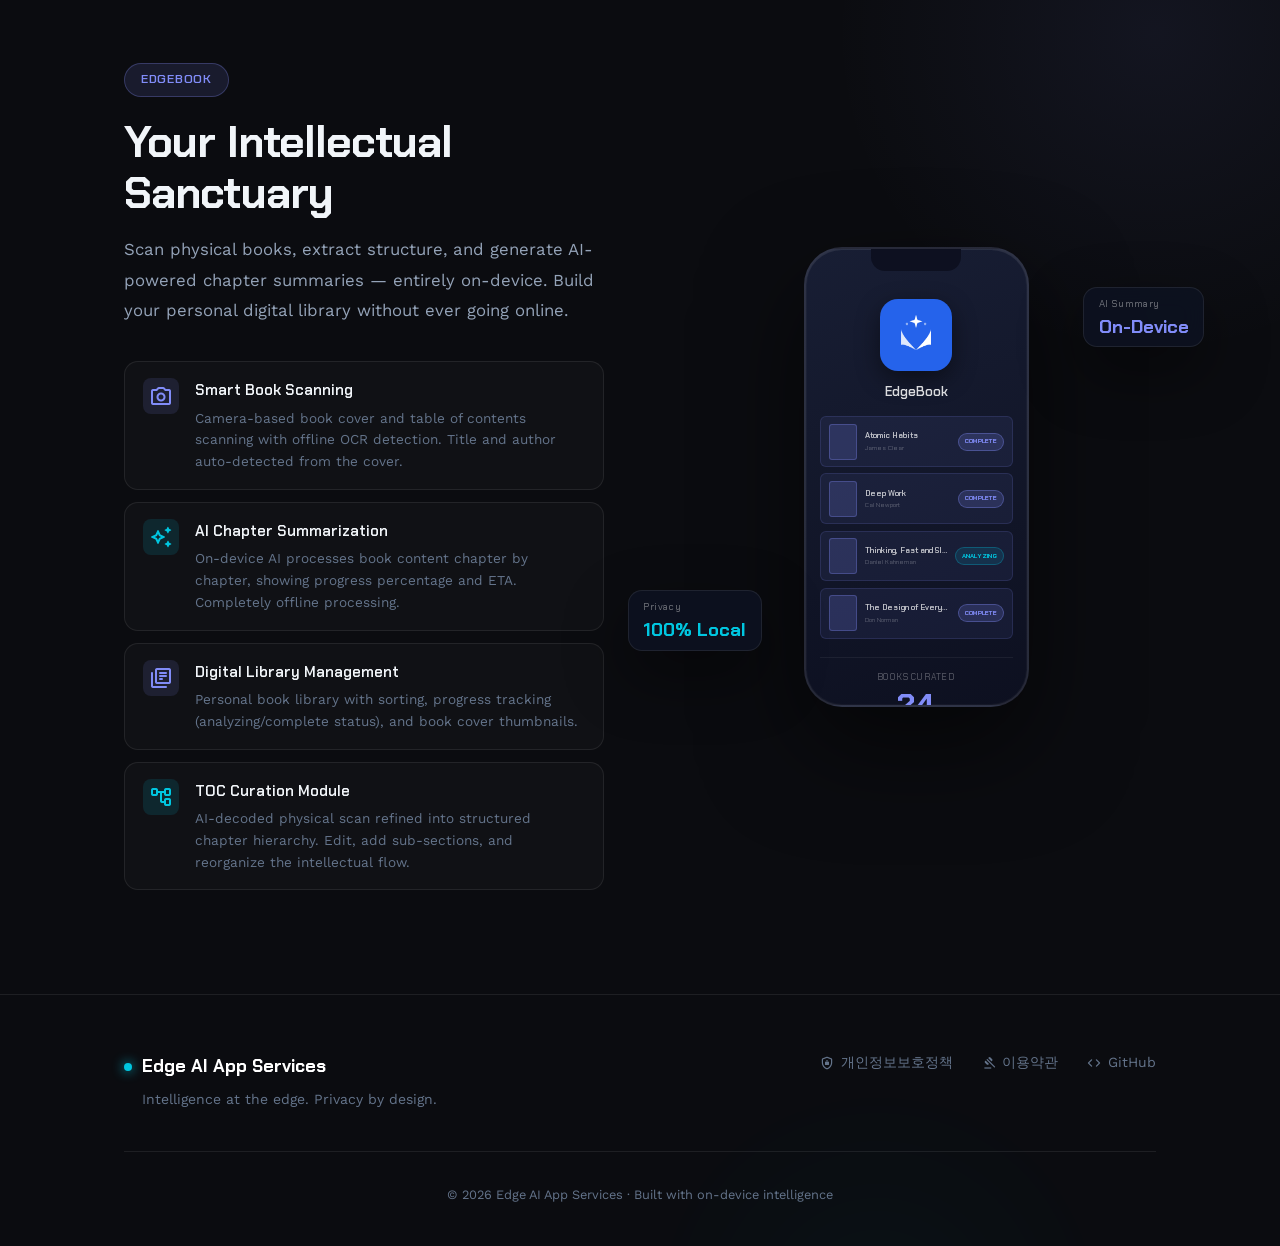
==== commit 5cec8987: "feat: EdgeBook 랜딩 섹션·아이콘 및 인디고 테마 스타일 추가 Made-with: Cursor" ====
--- a/index.html
+++ b/index.html
@@ -4,7 +4,7 @@
   <meta charset="UTF-8" />
   <meta name="viewport" content="width=device-width, initial-scale=1.0" />
   <title>Edge AI App Services</title>
-  <meta name="description" content="Privacy-first mobile apps powered by on-device AI. SmileWakeAI and PeopleLens — intelligence at the edge." />
+  <meta name="description" content="Privacy-first mobile apps powered by on-device AI. SmileWakeAI, PeopleLens, and EdgeBook — intelligence at the edge." />
   <meta property="og:title" content="Edge AI App Services" />
   <meta property="og:description" content="AI that lives on your device. No cloud. No data upload. Just pure intelligence at the edge." />
 
@@ -33,6 +33,7 @@
       <ul class="nav-links" role="list">
         <li><a href="#smilwakeai">SmileWakeAI</a></li>
         <li><a href="#peoplelens">PeopleLens</a></li>
+        <li><a href="#edgebook">EdgeBook</a></li>
         <li>
           <a href="https://github.com/kbk109-dev" target="_blank" rel="noopener noreferrer">
             GitHub
@@ -51,6 +52,7 @@
       <div class="orb orb-cyan"  style="width: 640px; height: 640px; top: -200px; right: -120px;"></div>
       <div class="orb orb-amber" style="width: 520px; height: 520px; bottom: -80px; left: -120px;"></div>
       <div class="orb orb-blue"  style="width: 380px; height: 380px; top: 45%; left: 38%;"></div>
+      <div class="orb orb-indigo" style="width: 340px; height: 340px; bottom: 10%; right: 30%;"></div>
     </div>
 
     <div class="container">
@@ -98,6 +100,18 @@
             <div>
               <div class="app-card-name">PeopleLens</div>
               <div class="app-card-sub">Face Recognition Gallery</div>
+            </div>
+          </a>
+
+          <a href="#edgebook" class="hero-app-card" role="listitem">
+            <img
+              src="assets/images/edgebook-icon.png"
+              alt="EdgeBook app icon"
+              class="app-icon-sm"
+            />
+            <div>
+              <div class="app-card-name">EdgeBook</div>
+              <div class="app-card-sub">AI Book Scanner</div>
             </div>
           </a>
         </div>
@@ -462,6 +476,166 @@
     </div>
   </section>
 
+  <!-- Divider -->
+  <hr class="section-divider" aria-hidden="true" />
+
+  <!-- ════════════════════════════════════════════════
+       EDGEBOOK APP SECTION
+  ════════════════════════════════════════════════ -->
+  <section class="app-section glow-indigo" id="edgebook" aria-labelledby="eb-heading">
+    <div class="container">
+      <div class="app-section-inner">
+
+        <!-- Info -->
+        <div class="app-info">
+          <div class="section-badge reveal">
+            <span class="badge badge-indigo">EdgeBook</span>
+          </div>
+
+          <h2 class="text-h2 app-title reveal reveal-delay-1" id="eb-heading">
+            Your Intellectual<br>Sanctuary
+          </h2>
+
+          <p class="app-desc reveal reveal-delay-2">
+            Scan physical books, extract structure, and generate AI-powered
+            chapter summaries — entirely on-device. Build your personal
+            digital library without ever going online.
+          </p>
+
+          <div class="features-list" role="list">
+
+            <div class="feature-item reveal reveal-delay-1" role="listitem">
+              <div class="feature-icon indigo" aria-hidden="true">
+                <span class="material-symbols-rounded">photo_camera</span>
+              </div>
+              <div>
+                <div class="feature-title">Smart Book Scanning</div>
+                <div class="feature-desc">
+                  Camera-based book cover and table of contents scanning with
+                  offline OCR detection. Title and author auto-detected from the cover.
+                </div>
+              </div>
+            </div>
+
+            <div class="feature-item reveal reveal-delay-2" role="listitem">
+              <div class="feature-icon cyan" aria-hidden="true">
+                <span class="material-symbols-rounded">auto_awesome</span>
+              </div>
+              <div>
+                <div class="feature-title">AI Chapter Summarization</div>
+                <div class="feature-desc">
+                  On-device AI processes book content chapter by chapter,
+                  showing progress percentage and ETA. Completely offline processing.
+                </div>
+              </div>
+            </div>
+
+            <div class="feature-item reveal reveal-delay-3" role="listitem">
+              <div class="feature-icon indigo" aria-hidden="true">
+                <span class="material-symbols-rounded">library_books</span>
+              </div>
+              <div>
+                <div class="feature-title">Digital Library Management</div>
+                <div class="feature-desc">
+                  Personal book library with sorting, progress tracking
+                  (analyzing/complete status), and book cover thumbnails.
+                </div>
+              </div>
+            </div>
+
+            <div class="feature-item reveal reveal-delay-4" role="listitem">
+              <div class="feature-icon cyan" aria-hidden="true">
+                <span class="material-symbols-rounded">account_tree</span>
+              </div>
+              <div>
+                <div class="feature-title">TOC Curation Module</div>
+                <div class="feature-desc">
+                  AI-decoded physical scan refined into structured chapter hierarchy.
+                  Edit, add sub-sections, and reorganize the intellectual flow.
+                </div>
+              </div>
+            </div>
+
+          </div>
+        </div>
+
+        <!-- Phone mockup -->
+        <div class="phone-wrap reveal">
+          <div class="phone-frame" aria-hidden="true">
+            <div class="phone-notch"></div>
+            <div class="phone-screen">
+              <img
+                src="assets/images/edgebook-icon.png"
+                alt=""
+                class="phone-app-icon"
+              />
+              <div class="phone-app-name">EdgeBook</div>
+
+              <!-- Book list -->
+              <div class="book-list">
+                <div class="book-item">
+                  <div class="book-thumb"></div>
+                  <div class="book-info">
+                    <div class="book-title">Atomic Habits</div>
+                    <div class="book-author">James Clear</div>
+                  </div>
+                  <span class="book-status complete">Complete</span>
+                </div>
+                <div class="book-item">
+                  <div class="book-thumb"></div>
+                  <div class="book-info">
+                    <div class="book-title">Deep Work</div>
+                    <div class="book-author">Cal Newport</div>
+                  </div>
+                  <span class="book-status complete">Complete</span>
+                </div>
+                <div class="book-item">
+                  <div class="book-thumb"></div>
+                  <div class="book-info">
+                    <div class="book-title">Thinking, Fast and Slow</div>
+                    <div class="book-author">Daniel Kahneman</div>
+                  </div>
+                  <span class="book-status analyzing">Analyzing</span>
+                </div>
+                <div class="book-item">
+                  <div class="book-thumb"></div>
+                  <div class="book-info">
+                    <div class="book-title">The Design of Everyday...</div>
+                    <div class="book-author">Don Norman</div>
+                  </div>
+                  <span class="book-status complete">Complete</span>
+                </div>
+              </div>
+
+              <!-- Books curated stat -->
+              <div
+                class="phone-big-stat"
+                style="margin-top: 1.125rem; width: 100%; border-top: 1px solid rgba(255,255,255,0.06); padding-top: 0.75rem;"
+              >
+                <div class="stat-sub">Books Curated</div>
+                <div class="stat-num" style="font-size: 2rem; color: var(--color-indigo);">24</div>
+                <div style="font-size: 0.55rem; color: rgba(255,255,255,0.28); font-family: var(--font-heading); letter-spacing: 0.05em; text-transform: uppercase;">
+                  100% Offline
+                </div>
+              </div>
+            </div>
+          </div>
+
+          <!-- Floating badges -->
+          <div class="phone-float-badge indigo pos-tr">
+            <span class="fb-label">AI Summary</span>
+            <span class="fb-val">On-Device</span>
+          </div>
+          <div class="phone-float-badge cyan pos-bl">
+            <span class="fb-label">Privacy</span>
+            <span class="fb-val">100% Local</span>
+          </div>
+        </div>
+
+      </div>
+    </div>
+  </section>
+
   <!-- ════════════════════════════════════════════════
        FOOTER
   ════════════════════════════════════════════════ -->
--- a/assets/css/styles.css
+++ b/assets/css/styles.css
@@ -20,6 +20,8 @@
   --color-amber-dim:     rgba(245, 158, 11, 0.12);
   --color-blue:          #3B82F6;
   --color-blue-dim:      rgba(59, 130, 246, 0.12);
+  --color-indigo:        #818CF8;
+  --color-indigo-dim:    rgba(129, 140, 248, 0.12);
 
   /* Text */
   --color-text:          #94A3B8;
@@ -47,6 +49,7 @@
   --shadow-glow-cyan:    0 0 60px rgba(0, 198, 224, 0.18);
   --shadow-glow-amber:   0 0 60px rgba(245, 158, 11, 0.15);
   --shadow-glow-blue:    0 0 60px rgba(59, 130, 246, 0.18);
+  --shadow-glow-indigo:  0 0 60px rgba(129, 140, 248, 0.18);
 }
 
 /* ── Reset ────────────────────────────────────────── */
@@ -148,6 +151,12 @@
   animation: drift-c 11s ease-in-out infinite;
 }
 
+.orb-indigo {
+  background: radial-gradient(circle, var(--color-indigo) 0%, transparent 65%);
+  opacity: 0.12;
+  animation: drift-d 13s ease-in-out infinite;
+}
+
 @keyframes drift-a {
   0%, 100% { transform: translate(0, 0); }
   33%       { transform: translate(40px, -25px); }
@@ -163,6 +172,12 @@
 @keyframes drift-c {
   0%, 100% { transform: translate(0, 0); }
   50%       { transform: translate(25px, 35px); }
+}
+
+@keyframes drift-d {
+  0%, 100% { transform: translate(0, 0); }
+  35%       { transform: translate(-30px, 40px); }
+  65%       { transform: translate(35px, -15px); }
 }
 
 /* ── Glass Card ───────────────────────────────────── */
@@ -197,7 +212,8 @@
 
 .badge-cyan  { background: var(--color-cyan-dim);  color: var(--color-cyan);  border: 1px solid rgba(0, 198, 224, 0.28); }
 .badge-amber { background: var(--color-amber-dim); color: var(--color-amber); border: 1px solid rgba(245, 158, 11, 0.28); }
-.badge-blue  { background: var(--color-blue-dim);  color: var(--color-blue);  border: 1px solid rgba(59, 130, 246, 0.28); }
+.badge-blue   { background: var(--color-blue-dim);  color: var(--color-blue);  border: 1px solid rgba(59, 130, 246, 0.28); }
+.badge-indigo { background: var(--color-indigo-dim); color: var(--color-indigo); border: 1px solid rgba(129, 140, 248, 0.28); }
 
 /* ── NAV ──────────────────────────────────────────── */
 .nav {
@@ -477,6 +493,17 @@
   pointer-events: none;
 }
 
+.glow-indigo::before {
+  content: '';
+  position: absolute;
+  top: -250px;
+  right: -200px;
+  width: 650px;
+  height: 650px;
+  background: radial-gradient(circle, rgba(129, 140, 248, 0.07) 0%, transparent 70%);
+  pointer-events: none;
+}
+
 /* App info column */
 .app-info .section-badge { margin-bottom: 1.25rem; }
 .app-info .app-title     { margin-bottom: 1rem; }
@@ -517,7 +544,8 @@
 
 .feature-icon.amber { background: var(--color-amber-dim); color: var(--color-amber); }
 .feature-icon.blue  { background: var(--color-blue-dim);  color: var(--color-blue); }
-.feature-icon.cyan  { background: var(--color-cyan-dim);  color: var(--color-cyan); }
+.feature-icon.cyan   { background: var(--color-cyan-dim);  color: var(--color-cyan); }
+.feature-icon.indigo { background: var(--color-indigo-dim); color: var(--color-indigo); }
 
 .feature-title {
   font-family: var(--font-heading);
@@ -690,6 +718,79 @@
 .face-thumb.matched .face-dot {
   background: var(--color-blue);
   box-shadow: 0 0 8px rgba(59, 130, 246, 0.5);
+}
+
+/* Book list (EdgeBook) */
+.book-list {
+  width: 100%;
+  display: flex;
+  flex-direction: column;
+  gap: 0.4rem;
+  margin-top: 0.875rem;
+  flex-shrink: 0;
+}
+
+.book-item {
+  display: flex;
+  align-items: center;
+  gap: 0.5rem;
+  padding: 0.4rem 0.5rem;
+  border-radius: 6px;
+  background: rgba(129, 140, 248, 0.08);
+  border: 1px solid rgba(129, 140, 248, 0.15);
+}
+
+.book-thumb {
+  width: 28px;
+  height: 36px;
+  border-radius: 3px;
+  background: rgba(129, 140, 248, 0.18);
+  border: 1px solid rgba(129, 140, 248, 0.3);
+  flex-shrink: 0;
+}
+
+.book-info {
+  flex: 1;
+  min-width: 0;
+}
+
+.book-title {
+  font-size: 0.5rem;
+  font-family: var(--font-heading);
+  font-weight: 600;
+  color: rgba(255, 255, 255, 0.75);
+  white-space: nowrap;
+  overflow: hidden;
+  text-overflow: ellipsis;
+}
+
+.book-author {
+  font-size: 0.4rem;
+  color: rgba(255, 255, 255, 0.3);
+  font-family: var(--font-heading);
+}
+
+.book-status {
+  font-size: 0.4rem;
+  font-weight: 700;
+  font-family: var(--font-heading);
+  padding: 0.15rem 0.35rem;
+  border-radius: var(--radius-pill);
+  letter-spacing: 0.04em;
+  text-transform: uppercase;
+  flex-shrink: 0;
+}
+
+.book-status.complete {
+  background: rgba(129, 140, 248, 0.18);
+  color: var(--color-indigo);
+  border: 1px solid rgba(129, 140, 248, 0.35);
+}
+
+.book-status.analyzing {
+  background: rgba(0, 198, 224, 0.12);
+  color: var(--color-cyan);
+  border: 1px solid rgba(0, 198, 224, 0.28);
 }
 
 /* Phone stat number */
@@ -746,7 +847,8 @@
 
 .phone-float-badge.amber .fb-val { color: var(--color-amber); }
 .phone-float-badge.cyan  .fb-val { color: var(--color-cyan); }
-.phone-float-badge.blue  .fb-val { color: var(--color-blue); }
+.phone-float-badge.blue   .fb-val { color: var(--color-blue); }
+.phone-float-badge.indigo .fb-val { color: var(--color-indigo); }
 
 .phone-float-badge.pos-tr {
   top: 2.5rem;
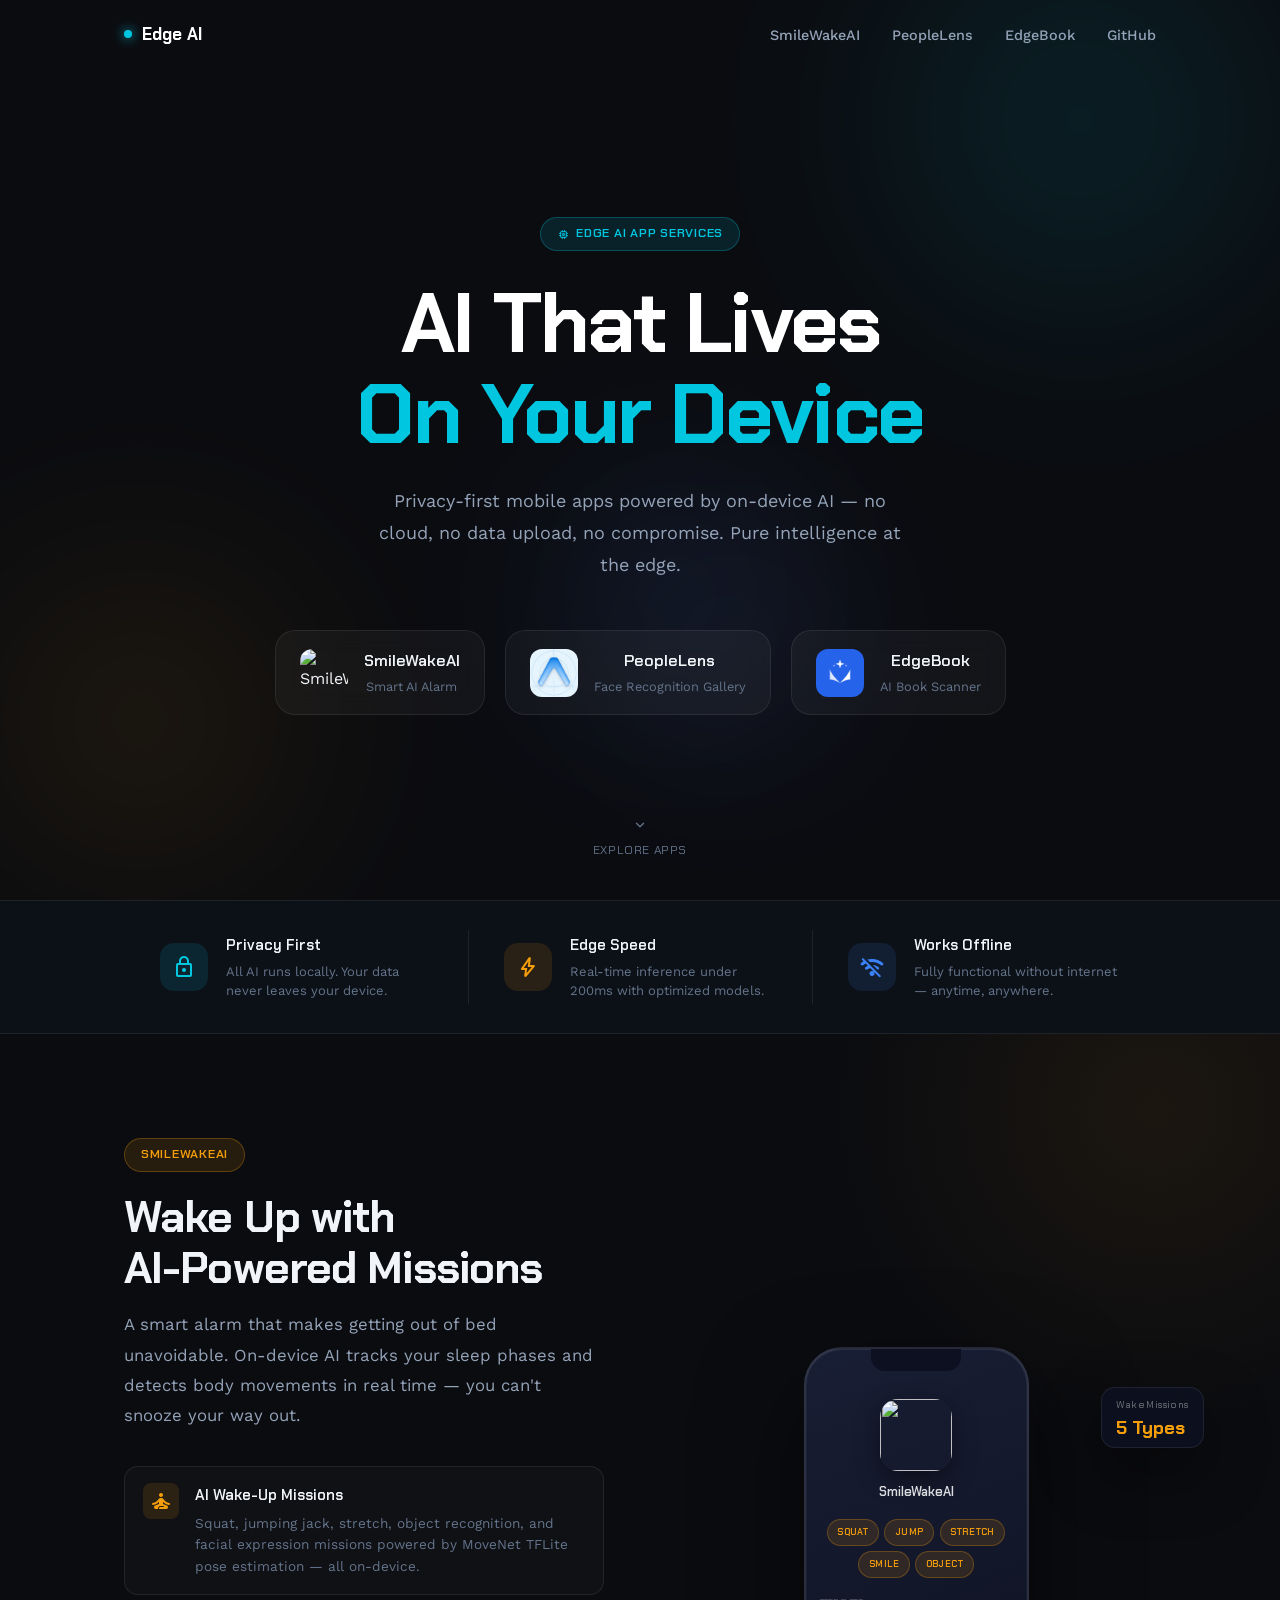
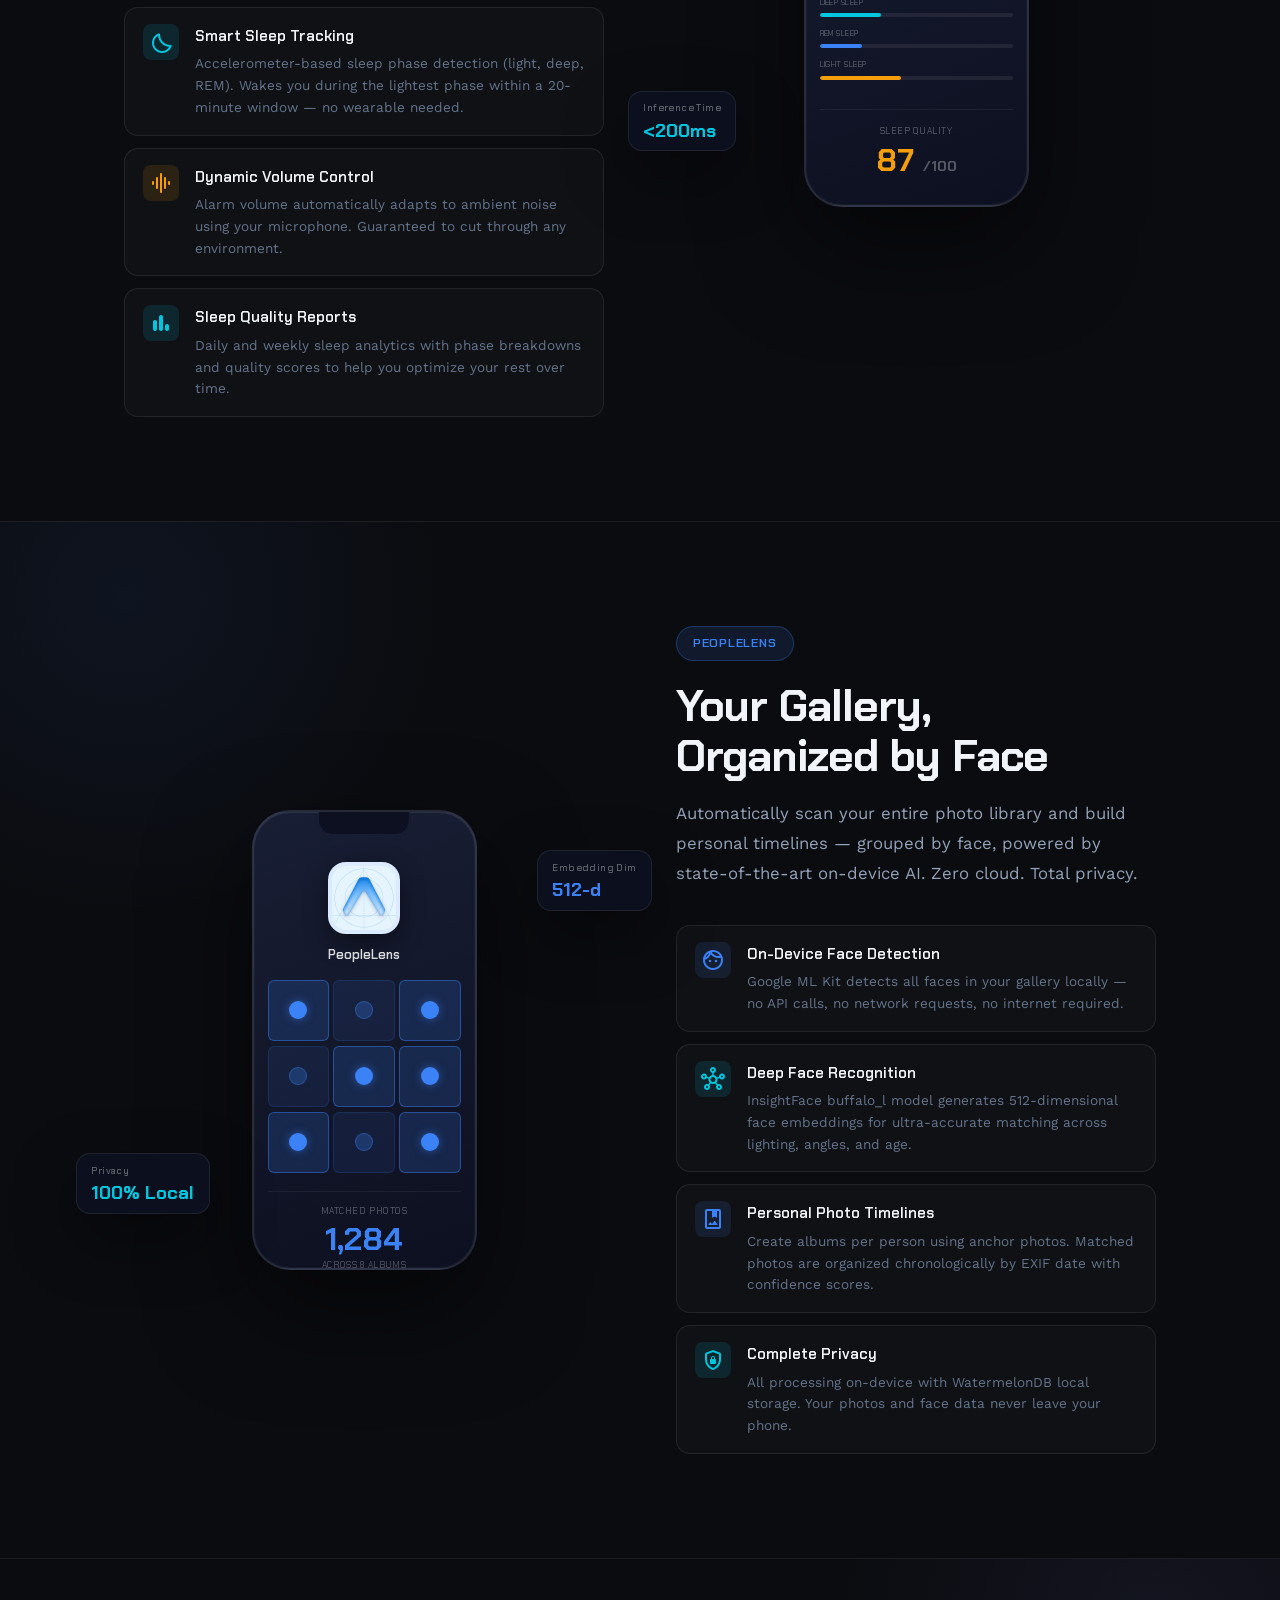
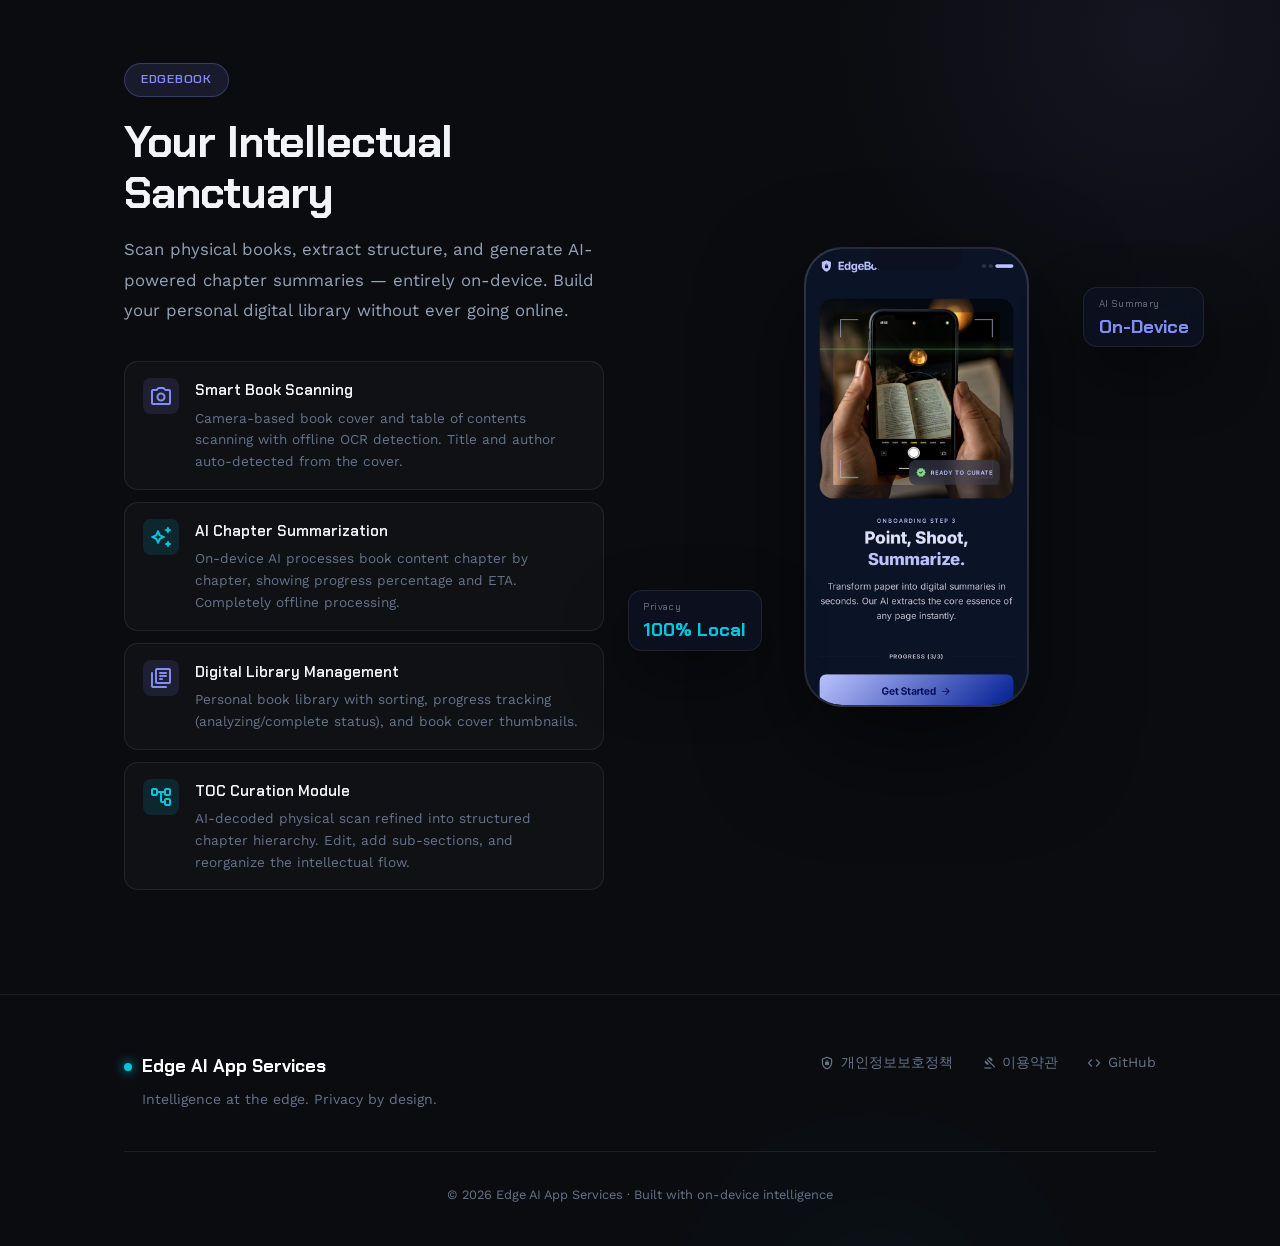
==== commit 50fc1484: "ui: EdgeBook 폰 목업을 스플래시 스크린 이미지로 교체 Made-with: Cursor" ====
--- a/index.html
+++ b/index.html
@@ -561,64 +561,13 @@
 
         <!-- Phone mockup -->
         <div class="phone-wrap reveal">
-          <div class="phone-frame" aria-hidden="true">
+          <div class="phone-frame phone-frame-img" aria-hidden="true">
             <div class="phone-notch"></div>
-            <div class="phone-screen">
-              <img
-                src="assets/images/edgebook-icon.png"
-                alt=""
-                class="phone-app-icon"
-              />
-              <div class="phone-app-name">EdgeBook</div>
-
-              <!-- Book list -->
-              <div class="book-list">
-                <div class="book-item">
-                  <div class="book-thumb"></div>
-                  <div class="book-info">
-                    <div class="book-title">Atomic Habits</div>
-                    <div class="book-author">James Clear</div>
-                  </div>
-                  <span class="book-status complete">Complete</span>
-                </div>
-                <div class="book-item">
-                  <div class="book-thumb"></div>
-                  <div class="book-info">
-                    <div class="book-title">Deep Work</div>
-                    <div class="book-author">Cal Newport</div>
-                  </div>
-                  <span class="book-status complete">Complete</span>
-                </div>
-                <div class="book-item">
-                  <div class="book-thumb"></div>
-                  <div class="book-info">
-                    <div class="book-title">Thinking, Fast and Slow</div>
-                    <div class="book-author">Daniel Kahneman</div>
-                  </div>
-                  <span class="book-status analyzing">Analyzing</span>
-                </div>
-                <div class="book-item">
-                  <div class="book-thumb"></div>
-                  <div class="book-info">
-                    <div class="book-title">The Design of Everyday...</div>
-                    <div class="book-author">Don Norman</div>
-                  </div>
-                  <span class="book-status complete">Complete</span>
-                </div>
-              </div>
-
-              <!-- Books curated stat -->
-              <div
-                class="phone-big-stat"
-                style="margin-top: 1.125rem; width: 100%; border-top: 1px solid rgba(255,255,255,0.06); padding-top: 0.75rem;"
-              >
-                <div class="stat-sub">Books Curated</div>
-                <div class="stat-num" style="font-size: 2rem; color: var(--color-indigo);">24</div>
-                <div style="font-size: 0.55rem; color: rgba(255,255,255,0.28); font-family: var(--font-heading); letter-spacing: 0.05em; text-transform: uppercase;">
-                  100% Offline
-                </div>
-              </div>
-            </div>
+            <img
+              src="assets/images/edgebook-splash.png"
+              alt=""
+              class="phone-screen-img"
+            />
           </div>
 
           <!-- Floating badges -->
--- a/assets/css/styles.css
+++ b/assets/css/styles.css
@@ -592,6 +592,26 @@
   border-radius: 0 0 14px 14px;
   margin: 0 auto;
   flex-shrink: 0;
+}
+
+.phone-frame-img {
+  padding: 0;
+}
+
+.phone-frame-img .phone-notch {
+  position: absolute;
+  top: 0;
+  left: 50%;
+  transform: translateX(-50%);
+  z-index: 2;
+}
+
+.phone-screen-img {
+  width: 100%;
+  height: 100%;
+  object-fit: cover;
+  object-position: top center;
+  border-radius: 36px;
 }
 
 .phone-screen {
